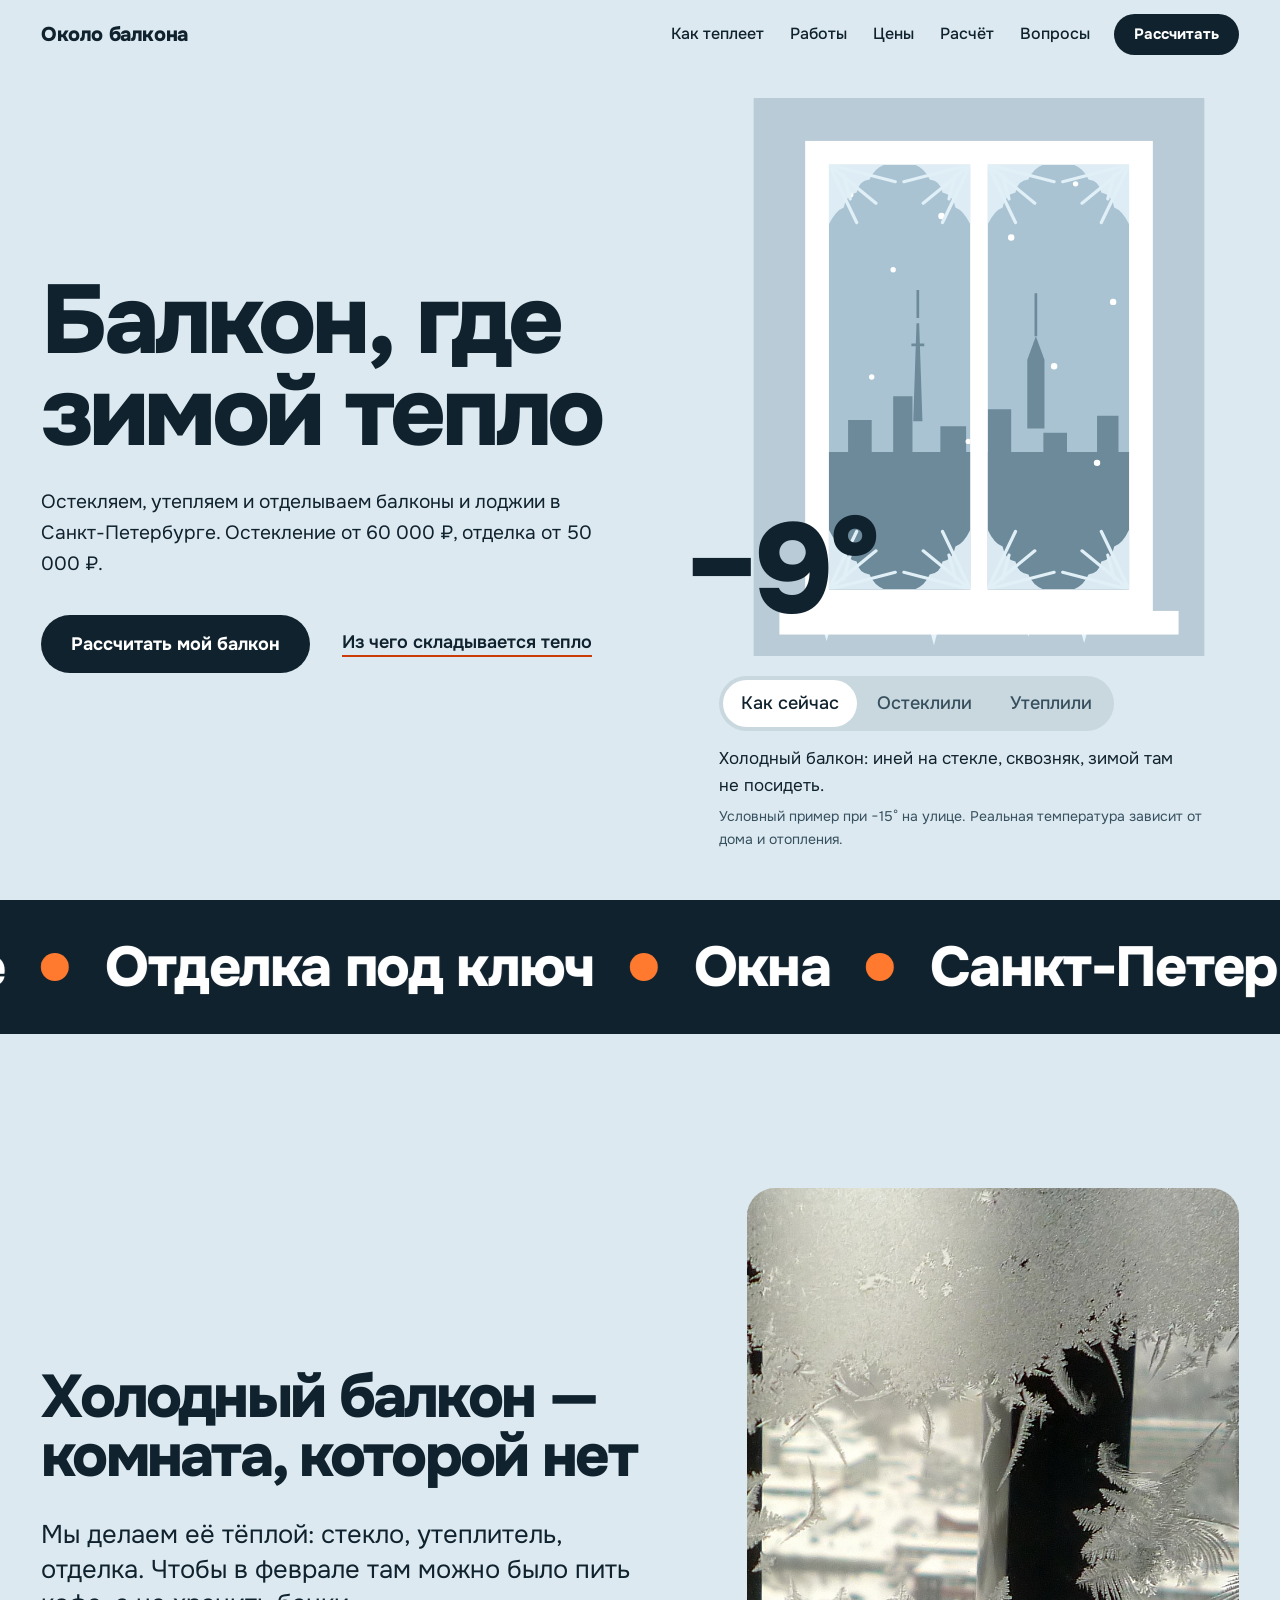
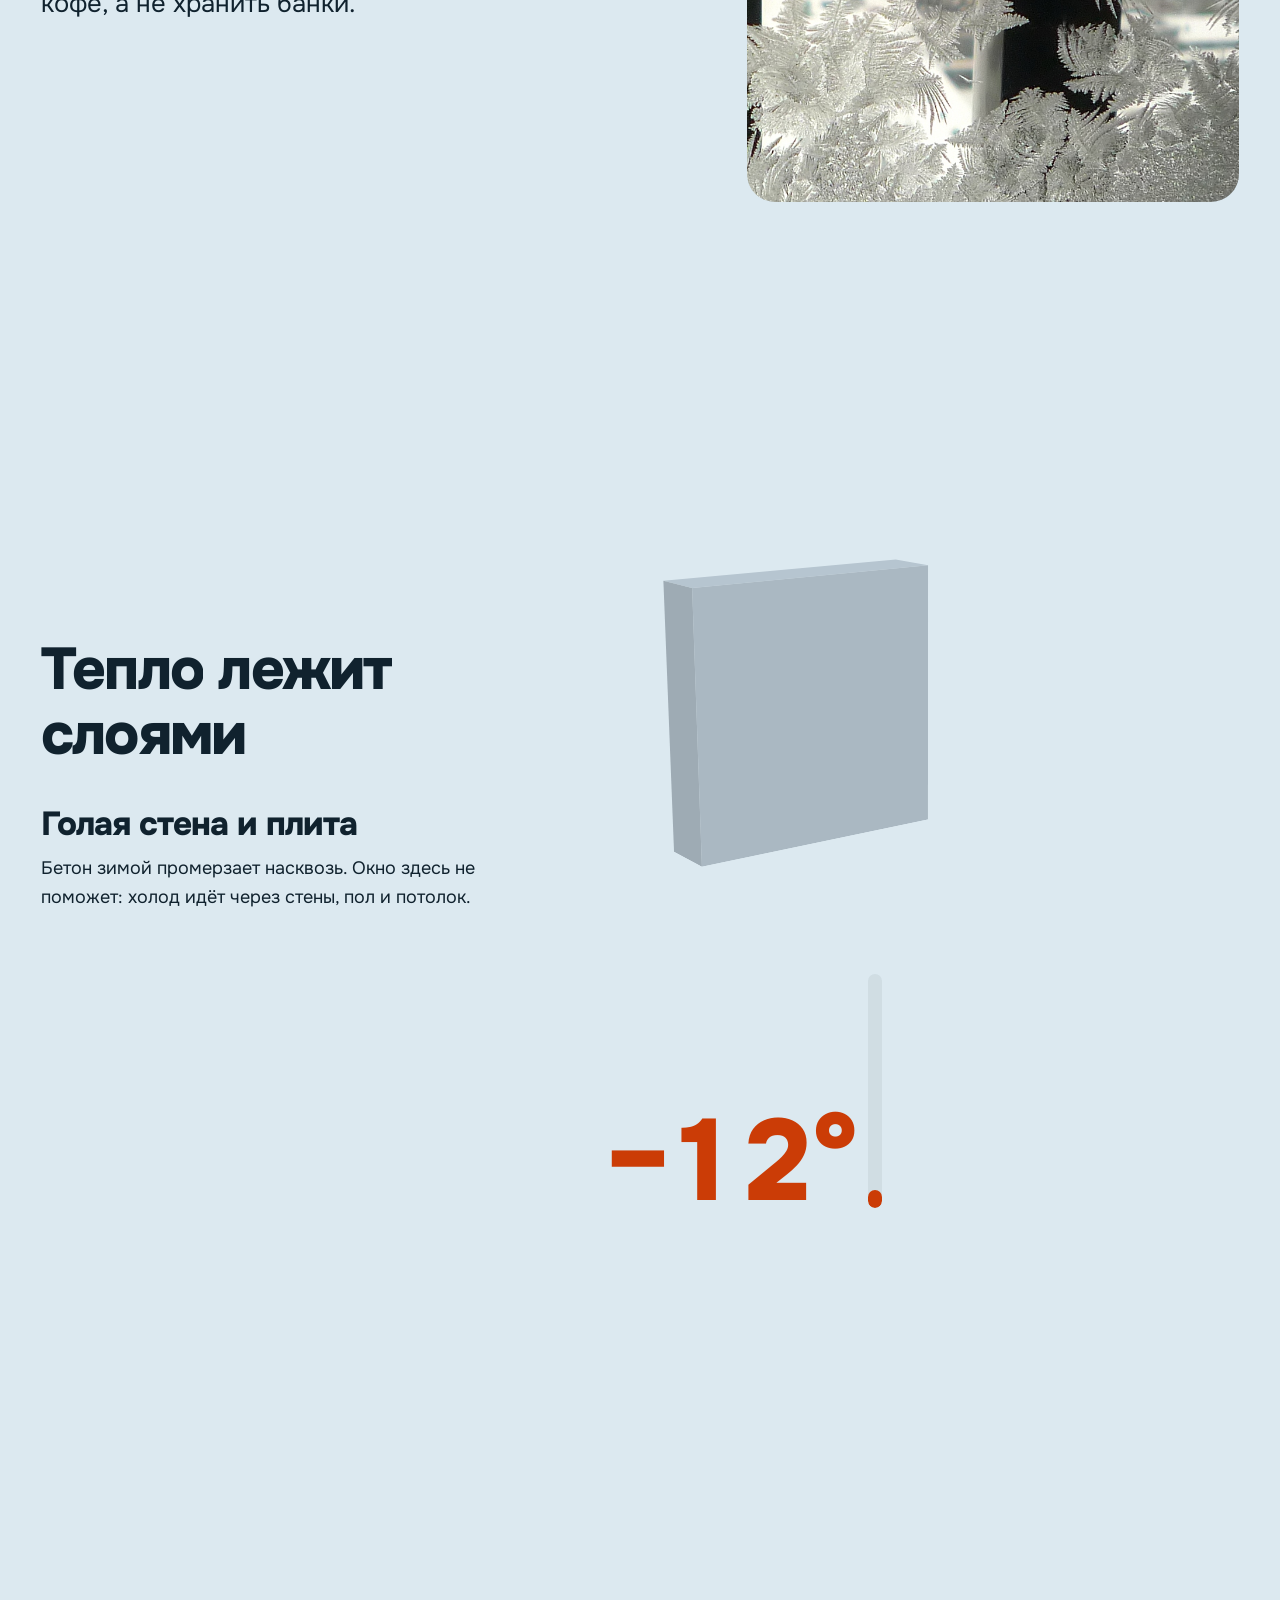
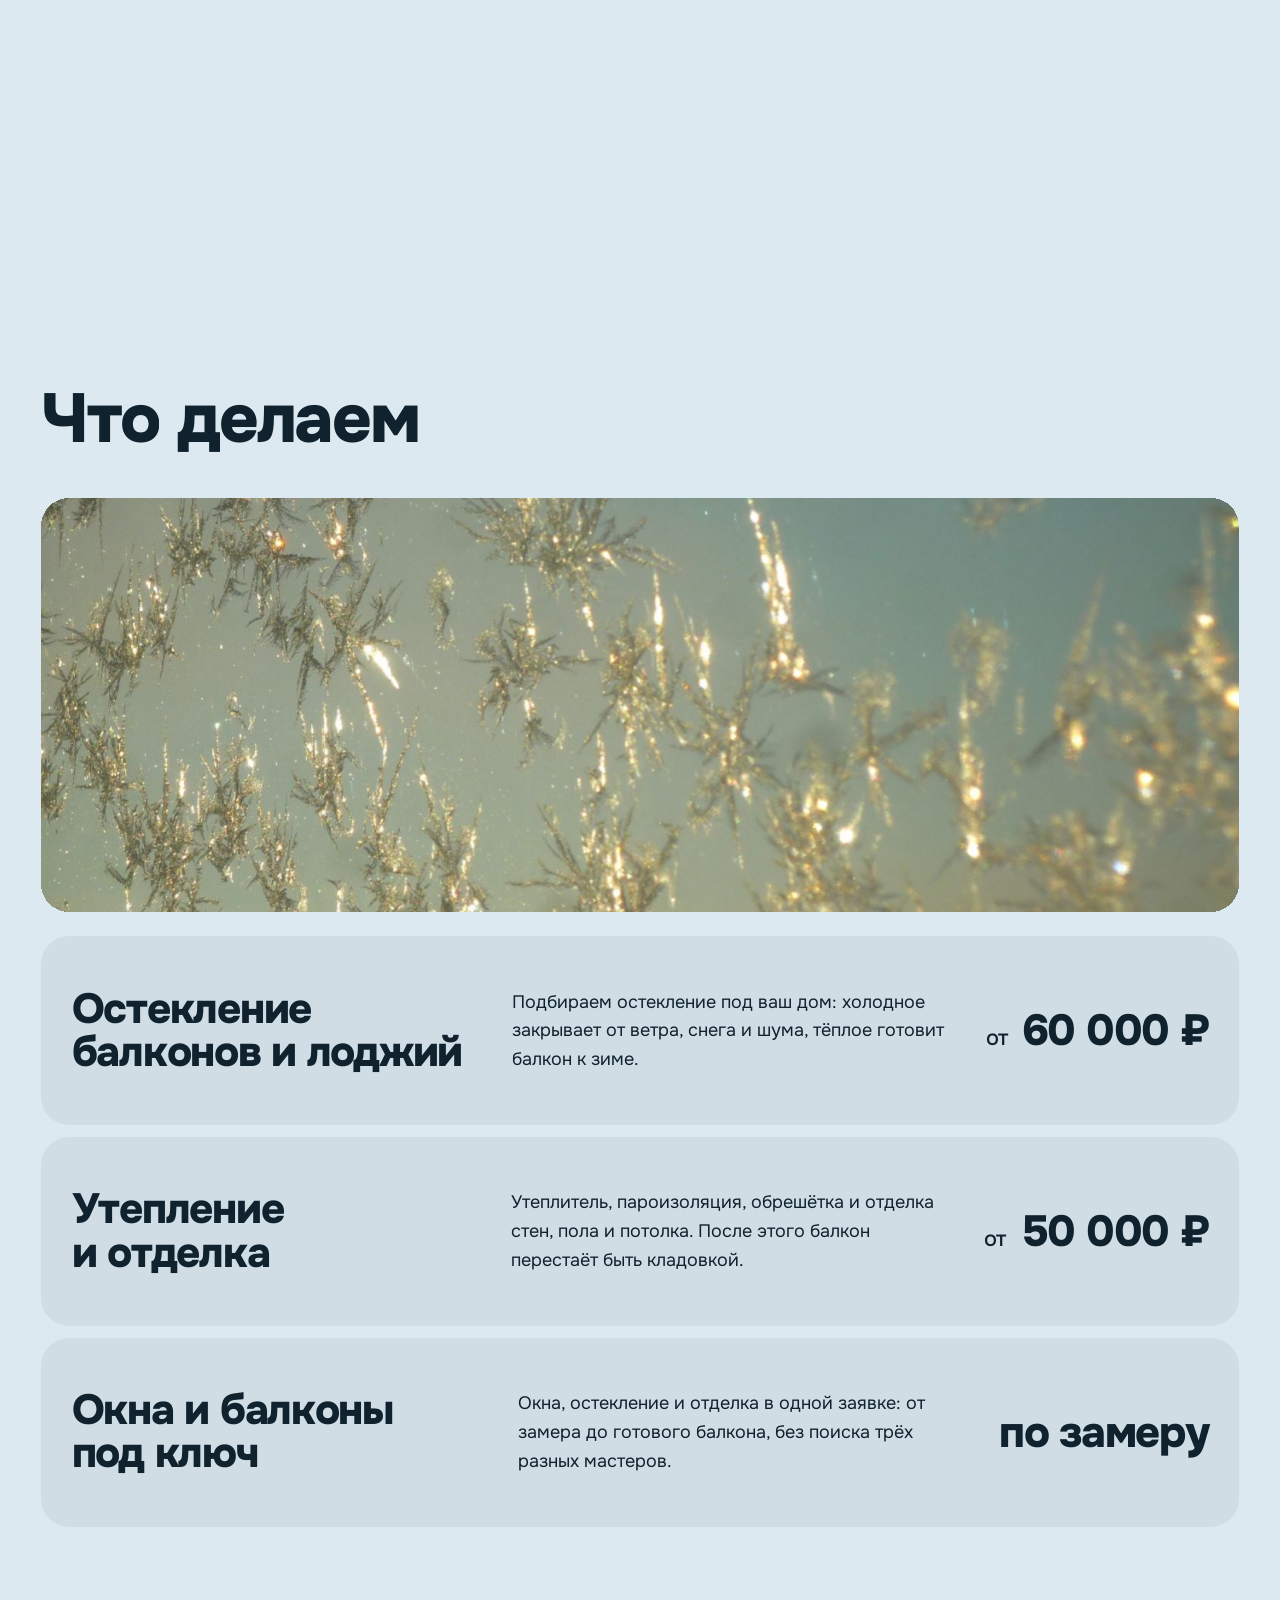
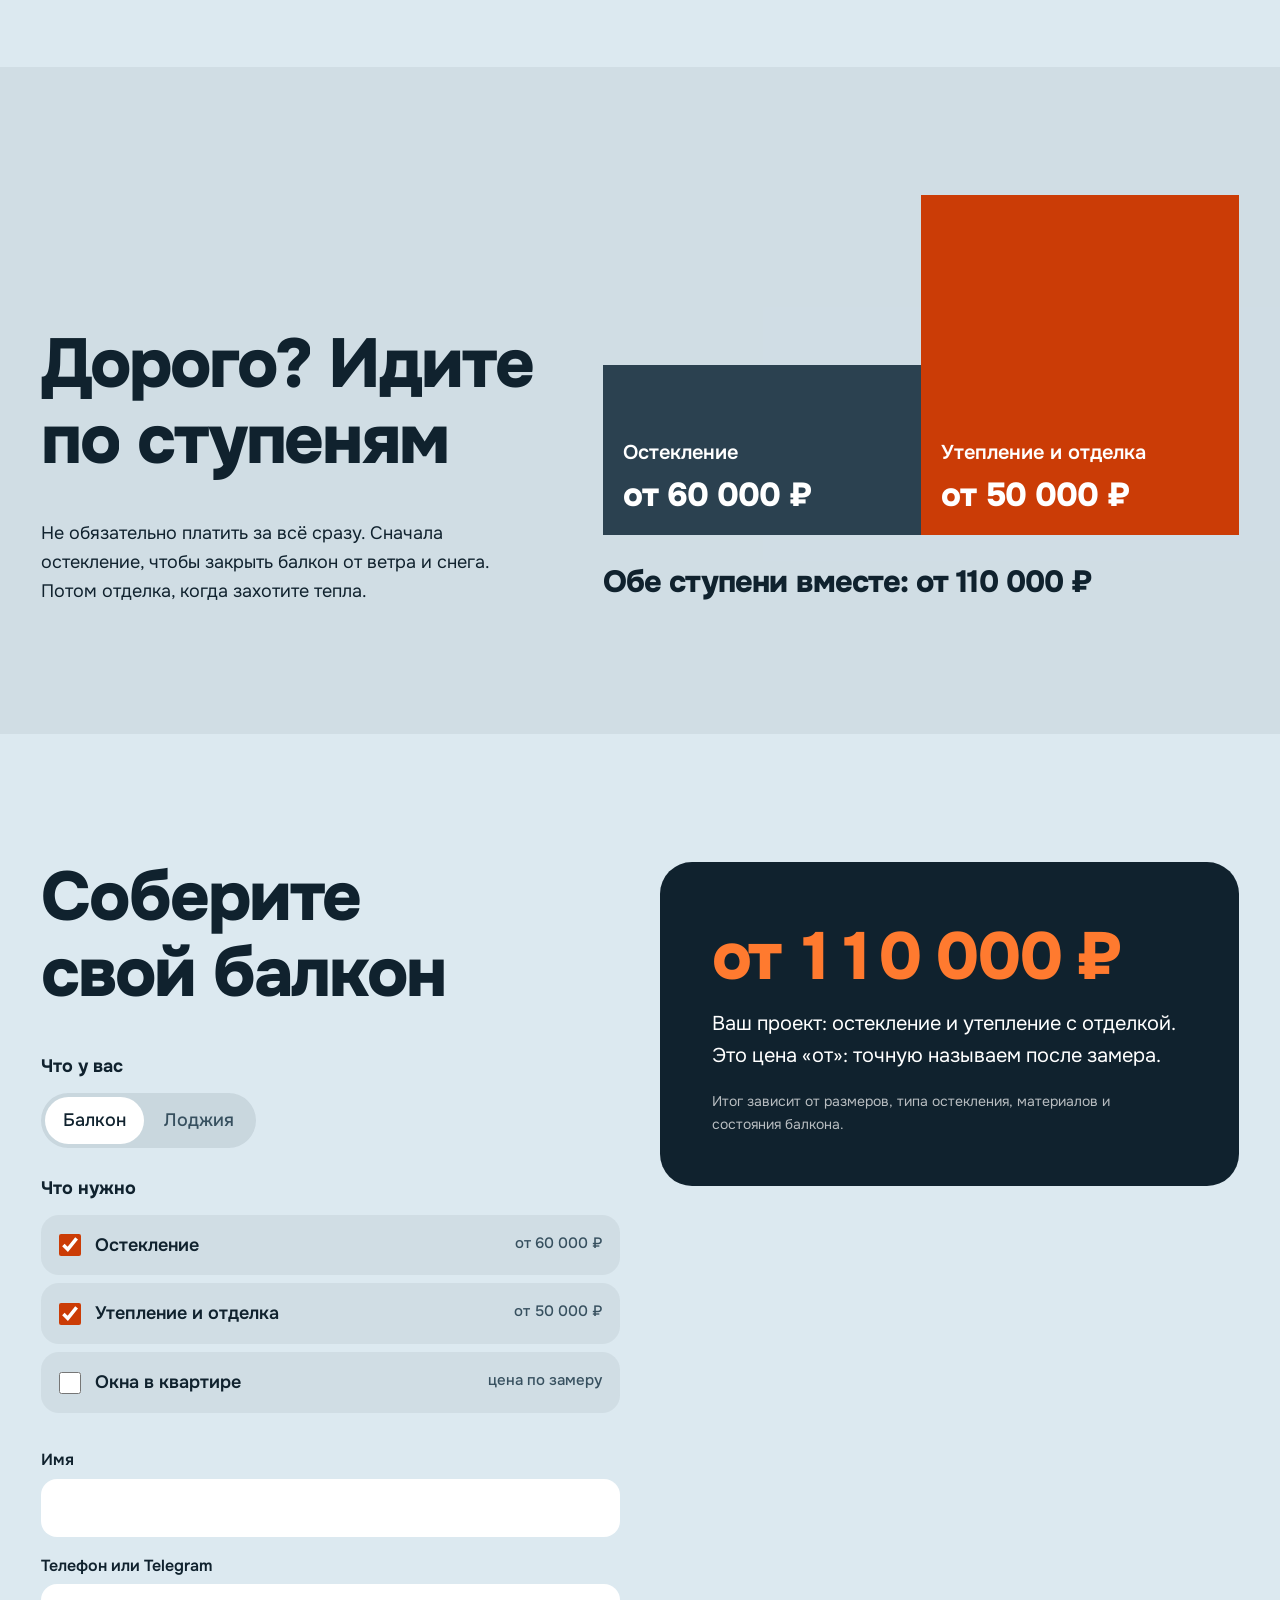
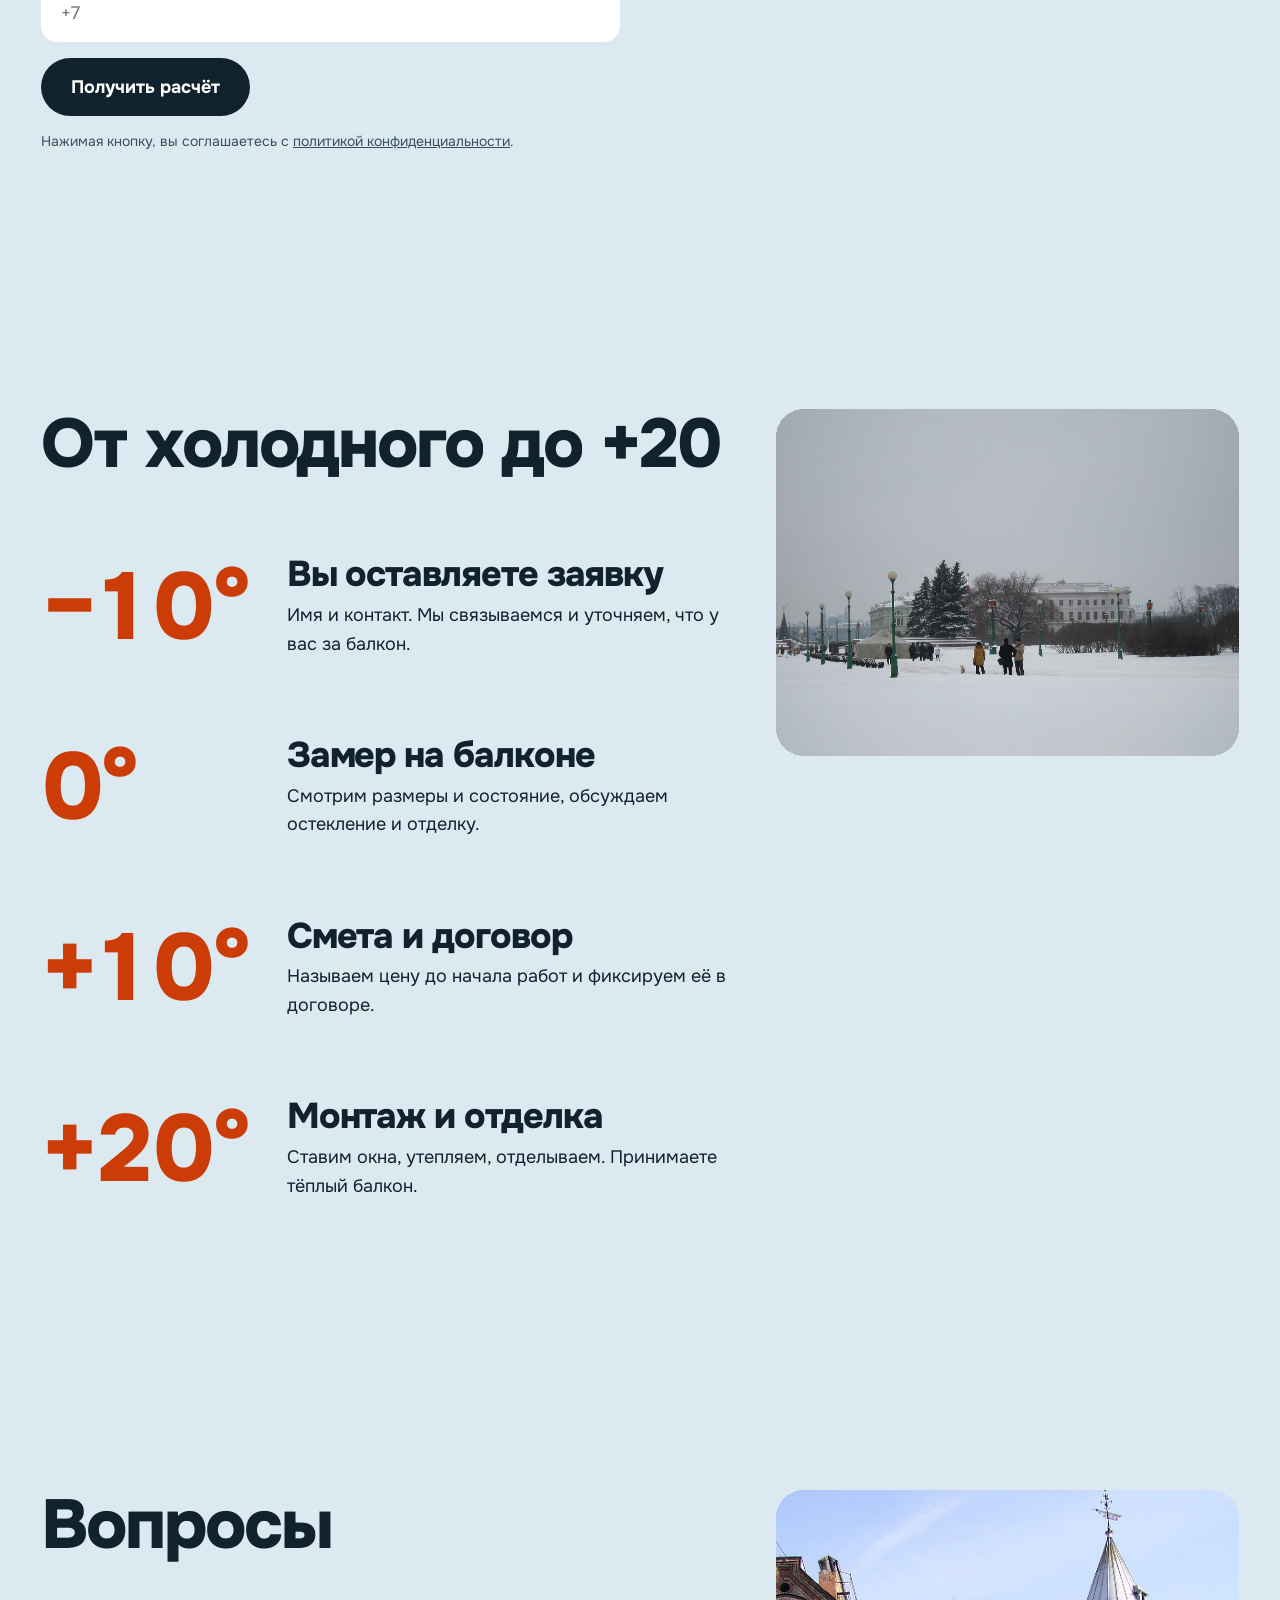
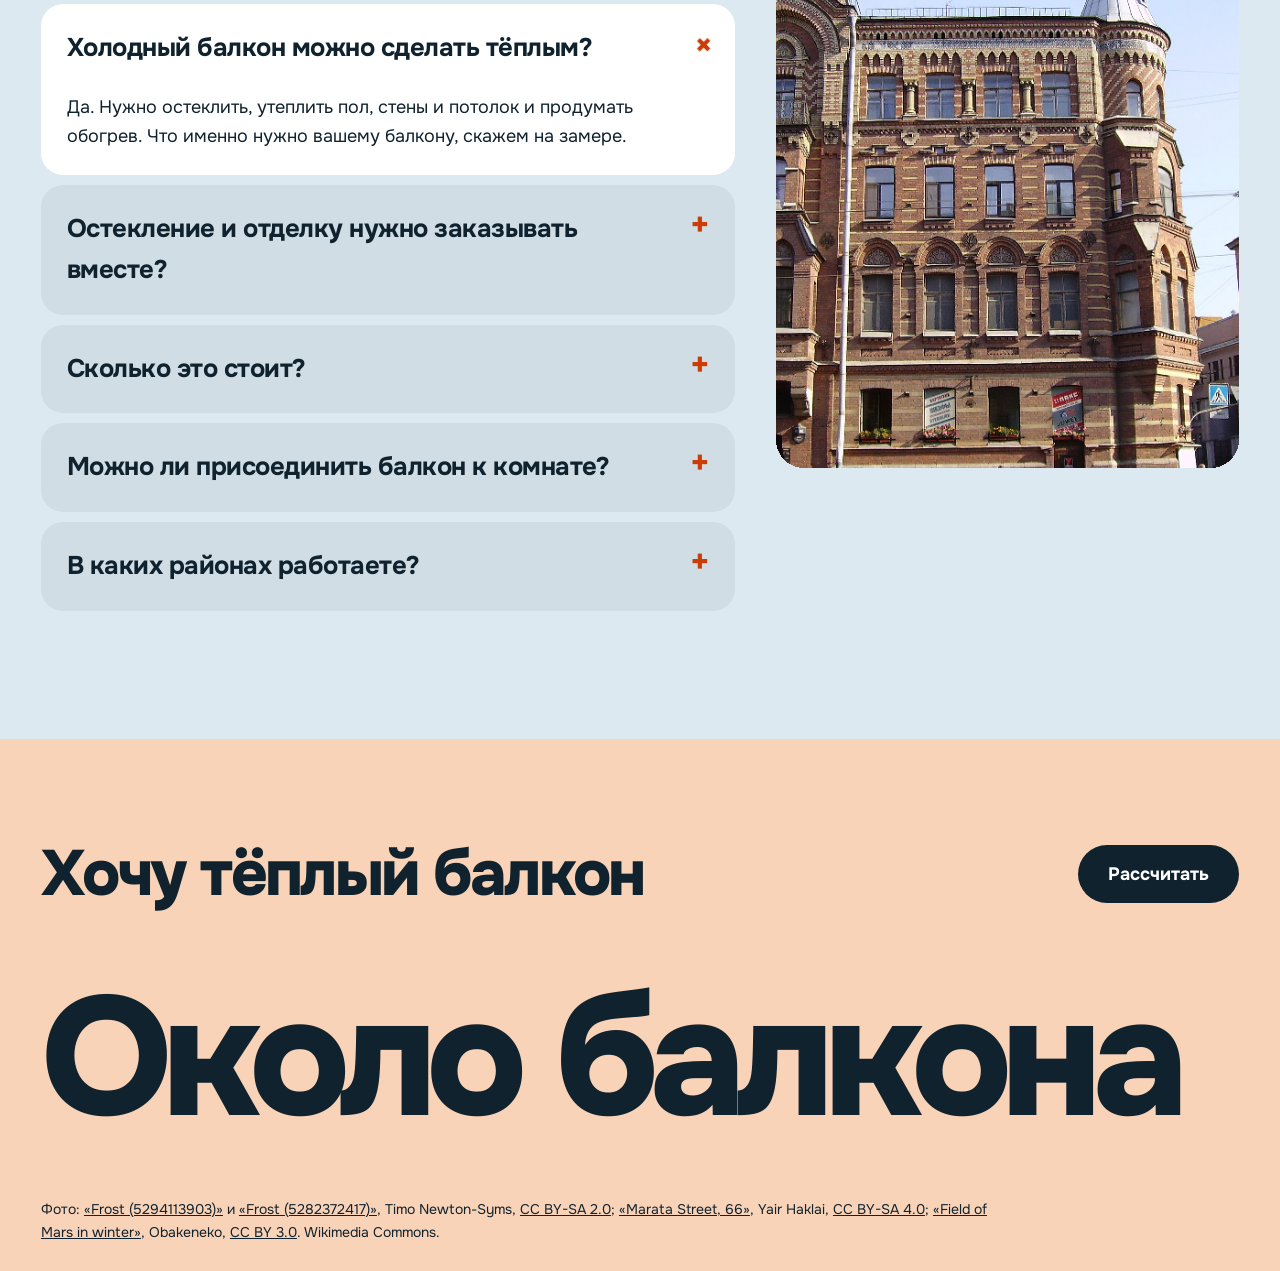
==== index.html @ 84ee9e8d "Лендинг Около балкона" ====
<!doctype html>
<html lang="ru">
<head>
<meta charset="utf-8">
<meta name="viewport" content="width=device-width, initial-scale=1">
<title>Остекление и отделка балконов в СПб — Около балкона</title>
<meta name="description" content="Остекление балконов и лоджий в Санкт-Петербурге от 60 000 ₽, утепление и отделка от 50 000 ₽. Холодный балкон станет тёплым: окна, утеплитель, отделка под ключ.">
<meta property="og:title" content="Балкон, где зимой тепло — Около балкона, СПб">
<meta property="og:description" content="Остекление от 60 000 ₽, утепление и отделка от 50 000 ₽. Рассчитайте свой балкон за минуту.">
<meta property="og:type" content="website">
<link rel="icon" href="data:image/svg+xml,%3Csvg xmlns='http://www.w3.org/2000/svg' viewBox='0 0 32 32'%3E%3Crect x='4' y='3' width='24' height='26' fill='%2310222e'/%3E%3Crect x='8' y='7' width='16' height='18' fill='%23ffb347'/%3E%3C/svg%3E">
<link rel="preconnect" href="https://fonts.googleapis.com">
<link rel="preconnect" href="https://fonts.gstatic.com" crossorigin>
<link href="https://fonts.googleapis.com/css2?family=Onest:wght@300..800&display=swap" rel="stylesheet">
<link rel="stylesheet" href="motion.css">
<link rel="stylesheet" href="styles.css">
</head>
<body>

<header class="bar" id="bar">
  <a class="bar__mark" href="#top">Около балкона</a>
  <nav class="bar__nav" aria-label="Разделы">
    <a href="#layers" data-roll>Как теплеет</a><a href="#services" data-roll>Работы</a><a href="#price" data-roll>Цены</a><a href="#calc" data-roll>Расчёт</a><a href="#faq" data-roll>Вопросы</a>
  </nav>
  <a class="btn btn--sm" href="#calc" data-magnetic>Рассчитать</a>
</header>

<main>
<section class="hero" id="top">
  <div class="hero__text">
    <h1 class="hero__title" data-wave>Балкон, где зимой тепло</h1>
    <p class="hero__lead" data-reveal>Остекляем, утепляем и отделываем балконы и лоджии в Санкт-Петербурге. Остекление от 60 000 ₽, отделка от 50 000 ₽.</p>
    <div class="hero__act">
      <a class="btn" href="#calc" data-magnetic>Рассчитать мой балкон</a>
      <a class="hero__link" href="#layers" data-roll>Из чего складывается тепло</a>
    </div>
  </div>

  <div class="hero__view" id="view" data-s="0">
    <div class="hero__stage"><svg class="win" viewBox="0 0 420 520" role="img" aria-label="Окно на балконе с видом на петербургские крыши: зимой, после остекления и после утепления">
      <defs>
        <g id="fb"><path class="fp" d="M0 0 H52 Q42 4 38 14 Q28 15 26 26 Q16 28 14 40 Q6 43 0 56Z"/><path class="ff" d="M0 0 L44 36 M0 0 L26 54 M0 0 L62 16 M14 10 L20 32"/></g>
        <clipPath id="panes"><rect x="70" y="62" width="132" height="396"/><rect x="218" y="62" width="132" height="396"/></clipPath>
      </defs>
      <rect class="w-wall" x="0" y="0" width="420" height="520"/>
      <rect class="w-frame" x="48" y="40" width="324" height="440"/>
      <g clip-path="url(#panes)">
        <rect class="w-sky" x="60" y="52" width="300" height="420"/>
        <circle class="w-sun" cx="300" cy="170" r="38"/>
        <g class="w-city">
          <path d="M60 330 h28 v-30 h22 v30 h20 v-52 h18 v52 h26 v-24 h24 v24 h20 v-40 h22 v40 h30 v-18 h22 v18 h28 v-34 h20 v34 h20 v150 h-300z"/>
          <path d="M150 300 l3 -90 l3 90z M153 205 l0 -26 M147 230 h12"/>
          <path d="M255 308 v-64 l8 -22 l8 22 v64z"/>
          <path d="M263 222 v-40"/>
        </g>
        <g class="w-snow">
          <circle cx="90" cy="90" r="3"/><circle cx="130" cy="160" r="2.5"/><circle cx="175" cy="110" r="3"/><circle cx="240" cy="130" r="3"/><circle cx="300" cy="80" r="2.5"/><circle cx="335" cy="190" r="3"/><circle cx="110" cy="260" r="2.5"/><circle cx="280" cy="250" r="3"/><circle cx="200" cy="320" r="2.5"/><circle cx="320" cy="340" r="3"/>
        </g>
        <rect class="w-glow" x="60" y="52" width="300" height="420"/>
        <g class="w-frost">
          <use href="#fb" x="70" y="62"/><use href="#fb" transform="translate(202 62) scale(-1 1)"/><use href="#fb" transform="translate(70 458) scale(1 -1)"/><use href="#fb" transform="translate(202 458) scale(-1 -1)"/>
          <use href="#fb" x="218" y="62"/><use href="#fb" transform="translate(350 62) scale(-1 1)"/><use href="#fb" transform="translate(218 458) scale(1 -1)"/><use href="#fb" transform="translate(350 458) scale(-1 -1)"/>
        </g>
      </g>
      <rect class="w-mull" x="202" y="62" width="16" height="396"/>
      <g class="w-ice"><path d="M60 480 l8 26 l8 -26z M110 480 l6 18 l6 -18z M160 480 l8 30 l8 -30z M250 480 l6 22 l6 -22z M300 480 l8 28 l8 -28z M340 480 l6 16 l6 -16z"/></g>
      <rect class="w-sill" x="24" y="478" width="372" height="22"/>
      <g class="w-mug" transform="translate(196 0)"><rect x="90" y="446" width="34" height="32"/><path d="M124 454 h10 a8 8 0 0 1 0 16 h-10" fill="none"/><path class="w-steam" d="M100 436 q-6 -10 0 -18 q6 -8 0 -16 M114 436 q-6 -10 0 -18 q6 -8 0 -16" fill="none"/></g>
    </svg>
    <p class="hero__temp" aria-live="polite"><output id="tv">−9°</output></p></div>
    <div class="hero__ctl">
      <div data-pill role="tablist" aria-label="Состояние балкона">
        <button data-pill-item role="tab" data-s="0" class="is-active" aria-selected="true">Как сейчас</button>
        <button data-pill-item role="tab" data-s="1">Остеклили</button>
        <button data-pill-item role="tab" data-s="2">Утеплили</button>
      </div>
      <p class="hero__cap" id="cap">Холодный балкон: иней на стекле, сквозняк, зимой там не посидеть.</p>
      <p class="hero__fine">Условный пример при −15° на улице. Реальная температура зависит от дома и отопления.</p>
    </div>
  </div>
</section>

<section class="run" aria-label="Что мы делаем">
  <div class="run__track" id="run">
    <span>Остекление балконов и лоджий</span><i></i><span>Утепление</span><i></i><span>Отделка под ключ</span><i></i><span>Окна</span><i></i><span>Санкт-Петербург</span><i></i>
    <span>Остекление балконов и лоджий</span><i></i><span>Утепление</span><i></i><span>Отделка под ключ</span><i></i><span>Окна</span><i></i><span>Санкт-Петербург</span><i></i>
  </div>
</section>

<section class="manifest" id="manifest">
  <div class="manifest__txt">
    <h2 class="manifest__h" id="mf">Холодный балкон — комната, которой нет</h2>
    <p class="manifest__p" data-reveal>Мы делаем её тёплой: стекло, утеплитель, отделка. Чтобы в феврале там можно было пить кофе, а не хранить банки.</p>
  </div>
  <figure class="pic pic--tall"><img src="assets/frost-2-jpg.jpg" width="1400" height="1050" alt="Иней на оконном стекле, за ним заснеженные крыши" loading="lazy"></figure>
</section>

<section class="layers" id="layers" style="--n:5">
  <div class="layers__pin">
    <div class="layers__txt">
      <h2 class="h2" data-mask>Тепло лежит слоями</h2>
      <div class="steps" id="steps">
        <article class="step on"><h3>Голая стена и плита</h3><p>Бетон зимой промерзает насквозь. Окно здесь не поможет: холод идёт через стены, пол и потолок.</p></article>
        <article class="step"><h3>Утеплитель</h3><p>Закрывает холодные мосты в стенах, полу и потолке. Это главный слой: без него остекление просто закрывает от ветра.</p></article>
        <article class="step"><h3>Пароизоляция</h3><p>Не пускает влагу из квартиры в утеплитель, чтобы он не отсырел и не потерял тепло.</p></article>
        <article class="step"><h3>Обрешётка</h3><p>Ровная основа под отделку. В ней же прячем проводку для розеток и света.</p></article>
        <article class="step"><h3>Отделка</h3><p>Панели, покрытие на пол, потолок: на вашем балконе можно жить, а не хранить банки.</p></article>
      </div>
    </div>
    <div class="layers__stage" aria-hidden="true">
      <div class="therm"><b id="thv">−12°</b><span class="therm__bar"><i id="thf"></i></span></div>
      <div class="scene" id="scene"><div class="rig" id="rig"></div></div>
    </div>
  </div>
</section>

<section class="services" id="services">
  <h2 class="h2" data-mask>Что делаем</h2>
  <figure class="band"><img src="assets/frost-1-jpg.jpg" width="1400" height="1050" alt="Кристаллы инея на стекле крупным планом" loading="lazy"></figure>
  <div class="rows">
    <article class="row" data-reveal>
      <h3>Остекление балконов и лоджий</h3>
      <p>Подбираем остекление под ваш дом: холодное закрывает от ветра, снега и шума, тёплое готовит балкон к зиме.</p>
      <p class="row__price"><span>от</span> 60 000 ₽</p>
    </article>
    <article class="row" data-reveal>
      <h3>Утепление и отделка</h3>
      <p>Утеплитель, пароизоляция, обрешётка и отделка стен, пола и потолка. После этого балкон перестаёт быть кладовкой.</p>
      <p class="row__price"><span>от</span> 50 000 ₽</p>
    </article>
    <article class="row" data-reveal>
      <h3>Окна и балконы под ключ</h3>
      <p>Окна, остекление и отделка в одной заявке: от замера до готового балкона, без поиска трёх разных мастеров.</p>
      <p class="row__price">по замеру</p>
    </article>
  </div>
</section>

<section class="price" id="price">
  <div class="price__txt">
    <h2 class="h2" data-mask>Дорого? Идите по ступеням</h2>
    <p>Не обязательно платить за всё сразу. Сначала остекление, чтобы закрыть балкон от ветра и снега. Потом отделка, когда захотите тепла.</p>
  </div>
  <div class="stairs" aria-label="Две ступени: остекление от 60 000 рублей, затем отделка от 50 000 рублей">
    <div class="stair stair--1"><p>Остекление<strong>от 60 000 ₽</strong></p></div>
    <div class="stair stair--2"><p>Утепление и отделка<strong>от 50 000 ₽</strong></p></div>
    <p class="stairs__sum">Обе ступени вместе: от 110 000 ₽</p>
  </div>
</section>

<section class="calc" id="calc">
  <div class="calc__form">
    <h2 class="h2" data-mask>Соберите свой балкон</h2>
    <form id="leadForm" novalidate>
      <input type="text" name="_gotcha" style="display:none" tabindex="-1" autocomplete="off">
      <fieldset class="fs" data-reveal>
        <legend>Что у вас</legend>
        <div data-pill role="tablist" aria-label="Тип">
          <button type="button" data-pill-item role="tab" data-kind="Балкон" class="is-active" aria-selected="true">Балкон</button>
          <button type="button" data-pill-item role="tab" data-kind="Лоджия">Лоджия</button>
        </div>
      </fieldset>
      <fieldset class="fs" data-reveal>
        <legend>Что нужно</legend>
        <label class="chk"><input type="checkbox" id="oGlass" checked><span>Остекление<small>от 60 000 ₽</small></span></label>
        <label class="chk"><input type="checkbox" id="oFinish" checked><span>Утепление и отделка<small>от 50 000 ₽</small></span></label>
        <label class="chk"><input type="checkbox" id="oWin"><span>Окна в квартире<small>цена по замеру</small></span></label>
      </fieldset>
      <label class="fld" data-reveal>Имя<input type="text" name="name" required autocomplete="given-name"></label>
      <label class="fld" data-reveal>Телефон или Telegram<input type="tel" name="phone" required autocomplete="tel" placeholder="+7"></label>
      <button class="btn" type="submit" data-magnetic>Получить расчёт</button>
      <p class="note">Нажимая кнопку, вы соглашаетесь с <a href="privacy.html">политикой конфиденциальности</a>.</p>
    </form>
  </div>
  <div class="calc__res" aria-live="polite" data-reveal>
    <p class="calc__sum" id="sum">от 110 000 ₽</p>
    <p class="calc__txt" id="sumTxt">Ваш проект: остекление и утепление с отделкой. Это цена «от»: точную называем после замера.</p>
    <p class="calc__fine">Итог зависит от размеров, типа остекления, материалов и состояния балкона.</p>
  </div>
</section>

<section class="way" id="way">
  <div class="way__main">
  <h2 class="h2" data-mask>От холодного до +20</h2>
  <ol class="way__list">
    <li data-reveal><span class="way__t">−10°</span><div><h3>Вы оставляете заявку</h3><p>Имя и контакт. Мы связываемся и уточняем, что у вас за балкон.</p></div></li>
    <li data-reveal><span class="way__t">0°</span><div><h3>Замер на балконе</h3><p>Смотрим размеры и состояние, обсуждаем остекление и отделку.</p></div></li>
    <li data-reveal><span class="way__t">+10°</span><div><h3>Смета и договор</h3><p>Называем цену до начала работ и фиксируем её в договоре.</p></div></li>
    <li data-reveal><span class="way__t">+20°</span><div><h3>Монтаж и отделка</h3><p>Ставим окна, утепляем, отделываем. Принимаете тёплый балкон.</p></div></li>
  </ol>
  </div>
  <figure class="pic"><img src="assets/mars-winter-jpg.jpg" width="1400" height="1050" alt="Марсово поле в Санкт-Петербурге под снегом" loading="lazy"></figure>
</section>

<section class="faq" id="faq">
  <div class="faq__main">
  <h2 class="h2" data-mask>Вопросы</h2>
  <div class="faq__list">
    <details data-reveal open><summary>Холодный балкон можно сделать тёплым?</summary><p>Да. Нужно остеклить, утеплить пол, стены и потолок и продумать обогрев. Что именно нужно вашему балкону, скажем на замере.</p></details>
    <details data-reveal><summary>Остекление и отделку нужно заказывать вместе?</summary><p>Нет. Остекление от 60 000 ₽ и утепление с отделкой от 50 000 ₽ — отдельные работы. Можно сделать остекление сейчас, а отделку позже.</p></details>
    <details data-reveal><summary>Сколько это стоит?</summary><p>Остекление от 60 000 ₽, утепление и отделка от 50 000 ₽. Точную цену называем после замера: она зависит от размеров, типа остекления и материалов.</p></details>
    <details data-reveal><summary>Можно ли присоединить балкон к комнате?</summary><p>Объединение с комнатой — это перепланировка, она требует согласования. Расскажем, что возможно на вашем балконе, во время замера.</p></details>
    <details data-reveal><summary>В каких районах работаете?</summary><p>Работаем в Санкт-Петербурге.</p></details>
  </div>
  </div>
  <figure class="pic pic--tall"><img src="assets/marata-jpg.jpg" width="1400" height="1050" alt="Дом с эркерами и балконами на улице Марата в Санкт-Петербурге" loading="lazy"></figure>
</section>
</main>

<footer class="foot">
  <div class="foot__top" data-reveal>
    <p class="foot__q">Хочу тёплый балкон</p>
    <a class="btn" href="#calc" data-magnetic>Рассчитать</a>
  </div>
  <p class="foot__name" aria-hidden="true">Около балкона</p>
  <div class="foot__links" data-reveal>
    <a href="https://okolo-balkona.ru" target="_blank" rel="noopener">okolo-balkona.ru</a>
    <a href="https://vk.ru/balkoni_spb" target="_blank" rel="noopener">ВКонтакте</a>
    <a href="privacy.html">Конфиденциальность</a>
    <span>© 2026 Около балкона, Санкт-Петербург</span>
  </div>
  <p class="credits">Фото: <a href="https://commons.wikimedia.org/w/index.php?curid=26293861">«Frost (5294113903)»</a> и <a href="https://commons.wikimedia.org/w/index.php?curid=26293868">«Frost (5282372417)»</a>, Timo Newton-Syms, <a href="https://creativecommons.org/licenses/by-sa/2.0/">CC BY-SA 2.0</a>; <a href="https://commons.wikimedia.org/w/index.php?curid=114962782">«Marata Street, 66»</a>, Yair Haklai, <a href="https://creativecommons.org/licenses/by-sa/4.0/">CC BY-SA 4.0</a>; <a href="https://commons.wikimedia.org/wiki/File:Saint-Petersburg_Field_of_Mars_in_winter_(2).jpg">«Field of Mars in winter»</a>, Obakeneko, <a href="https://creativecommons.org/licenses/by/3.0">CC BY 3.0</a>. Wikimedia Commons.</p>
</footer>
<script src="motion.js" defer></script>
<script src="script.js" defer></script>
</body>
</html>
---- motion.css ----
/* motion-kit: токены и стили эффектов. Светлая тема. Цвета переопределять под бренд клиента. */
:root{
  /* пружины: "stiffness damping" (из designbookmark motion studies) */
  --spring-follow:900 50;
  --spring-settle:280 22;
  --spring-soft:260 24;
  --spring-lead:620 36;
  --spring-trail:190 19;
  --spring-pop:520 16;
  --spring-fade:420 32;
  --stagger:45;               /* мс между элементами */

  /* бренд: менять под клиента */
  --mk-bg:#fafaf7;
  --mk-surface:#fff;
  --mk-text:#16181d;
  --mk-muted:#6b7280;
  --mk-accent:#e4572e;
  --mk-on-accent:#fff;
  --mk-fill:rgba(22,24,29,.06);

  --mk-r-pill:999px;
  --mk-r-card:24px;
  --mk-ease-out:cubic-bezier(.22,1,.36,1);   /* для CSS-переходов, где пружина избыточна */
}

/* reveal: класс mk-reveal ставит JS, без JS элементы видны */
.mk-on .mk-reveal{opacity:0;transform:translate3d(0,22px,0);transition:opacity .7s var(--mk-ease-out),transform .8s var(--mk-ease-out);transition-delay:var(--d,0ms)}
.mk-on .mk-reveal.mk-in{opacity:1;transform:none}

/* magnetic: будем двигать только transform */
[data-magnetic]{will-change:transform}

/* roll: две копии буквы, верхняя уезжает, нижняя заезжает */
.mk-roll{display:inline-flex;overflow:hidden;line-height:1.15;vertical-align:bottom}
.mk-roll__c{display:inline-block;position:relative;height:1.15em;overflow:hidden}
.mk-roll__c>span{display:block;transition:transform .5s var(--mk-ease-out);transition-delay:calc(var(--i)*14ms)}
.mk-roll__c>span+span{position:absolute;inset:0;transform:translateY(110%)}
.mk-roll:hover .mk-roll__c>span:first-child,.mk-roll:focus-visible .mk-roll__c>span:first-child{transform:translateY(-110%)}
.mk-roll:hover .mk-roll__c>span+span,.mk-roll:focus-visible .mk-roll__c>span+span{transform:none}

/* pill: резиновый хайлайт */
.mk-pill{position:relative;display:inline-flex;gap:2px;padding:4px;border-radius:var(--mk-r-pill);background:var(--mk-fill)}
.mk-pill__hl{position:absolute;top:4px;bottom:4px;left:0;border-radius:var(--mk-r-pill);background:var(--mk-surface);box-shadow:0 1px 3px rgba(22,24,29,.12);pointer-events:none;will-change:transform,width}
.mk-pill [data-pill-item]{position:relative;z-index:1;padding:9px 18px;border:0;background:none;border-radius:var(--mk-r-pill);font:inherit;font-weight:500;color:var(--mk-muted);cursor:pointer;transition:color .2s}
.mk-pill [data-pill-item].is-active{color:var(--mk-text)}

@media (prefers-reduced-motion:reduce){
  .mk-on .mk-reveal{opacity:1;transform:none;transition:none}
  .mk-roll__c>span{transition:none}
}
---- styles.css ----
:root{
  --ink:#10222e; --ink-2:#37505f;
  --cold:#dce9f0; --warm:#f9e5da; --field:#dce9f0;
  --accent:#cb3c06; --heat:#ff7a2f; --frost:#e1f0f7;
  --white:#fff; --step:rgba(16,34,46,.06);
  --font:'Onest',system-ui,-apple-system,'Segoe UI',Roboto,Arial,sans-serif;
  --gut:clamp(16px,3.2vw,44px);
  --mk-bg:var(--field); --mk-surface:#fff; --mk-text:var(--ink); --mk-muted:var(--ink-2); --mk-accent:var(--accent); --mk-fill:rgba(16,34,46,.09);
}
*{box-sizing:border-box;margin:0;padding:0}
html{scroll-behavior:smooth;-webkit-text-size-adjust:100%}
body{font:400 18px/1.6 var(--font);color:var(--ink);background:var(--field);overflow-x:hidden}
img,svg{display:block;max-width:100%}
a{color:inherit}
:focus-visible{outline:3px solid var(--accent);outline-offset:3px}
::selection{background:var(--heat);color:#fff}
h1,h2,h3{font-weight:800;letter-spacing:-.03em;line-height:1.02;text-wrap:balance;overflow-wrap:anywhere}
.h2{font-size:clamp(34px,5.4vw,84px);margin-bottom:clamp(24px,3vw,44px)}
section{padding:clamp(72px,10vw,160px) var(--gut)}

/* buttons */
.btn{display:inline-block;font:700 18px/1 var(--font);padding:20px 30px;border:0;border-radius:999px;background:var(--ink);color:#fff;text-decoration:none;cursor:pointer;transition:background .25s,color .25s}
.btn:hover{background:var(--accent)}
.btn:active{transform:scale(.97)}
.btn--sm{font-size:15px;padding:13px 20px}

/* bar */
.bar{position:fixed;inset:0 0 auto 0;z-index:20;display:flex;align-items:center;gap:24px;padding:14px var(--gut);transition:background .3s}
.bar.show{background:var(--field)}
.bar__mark{font-weight:800;font-size:20px;letter-spacing:-.02em;text-decoration:none;margin-right:auto}
.bar__nav{display:flex;gap:26px;font-weight:500;font-size:16px}
.bar__nav a{text-decoration:none}
@media(max-width:900px){.bar__nav{display:none}}

/* hero */
.hero{min-height:100svh;display:grid;grid-template-columns:1.05fr .95fr;gap:clamp(24px,4vw,72px);align-items:center;padding-top:96px;padding-bottom:48px}
.hero__title{font-size:clamp(46px,7.6vw,128px);line-height:.95;letter-spacing:-.045em;max-width:9.5em;margin-bottom:28px;font-variation-settings:'wght' 800}
.hero__lead{font-size:clamp(18px,1.5vw,22px);max-width:30em;margin-bottom:36px}
.hero__act{display:flex;flex-wrap:wrap;align-items:center;gap:20px 32px}
.hero__link{font-weight:600;text-decoration:none;border-bottom:2px solid var(--accent);padding-bottom:2px}
.hero__view{position:relative;max-width:520px;width:100%;justify-self:end}
.win{width:100%;height:auto;max-height:62svh;margin:0 auto}
.w-wall{fill:#b9cbd6;transition:fill .8s}
.w-frame{fill:#fff}
.w-mull{fill:#fff}
.w-sill{fill:#fff}
.w-sky{fill:#a9c3d3;transition:fill .8s}
.w-city path{fill:#6d8a9b;transition:fill .8s}
.w-city path:nth-child(2){stroke:#6d8a9b;stroke-width:2.5;transition:stroke .8s}
.w-city path:nth-child(4){stroke:#6d8a9b;stroke-width:2.5;fill:none}
.w-snow circle{fill:#fff;animation:fall 5s linear infinite}
.w-snow circle:nth-child(2n){animation-duration:7s;animation-delay:-2s}
.w-snow circle:nth-child(3n){animation-duration:6s;animation-delay:-4s}
@keyframes fall{from{transform:translateY(-30px)}to{transform:translateY(120px)}}
.w-snow,.w-frost,.w-ice,.w-sun,.w-glow,.w-mug{transition:opacity .9s}
.fp{fill:var(--frost);opacity:.95}
.ff{fill:none;stroke:var(--frost);stroke-width:3;stroke-linecap:round}
.w-ice path{fill:#e6f3fa}
.w-sun{fill:#ffc24a;opacity:0}
.w-glow{fill:#ffe0a0;opacity:0}
.w-mug{opacity:0}
.w-mug rect{fill:var(--accent)}
.w-mug path{stroke:var(--accent);stroke-width:5}
.w-steam{stroke:#fff!important;stroke-width:3!important;stroke-linecap:round;animation:steam 3s ease-in-out infinite}
@keyframes steam{0%,100%{transform:translateY(0);opacity:.9}50%{transform:translateY(-8px);opacity:.5}}
.hero__view[data-s="1"] .w-snow,.hero__view[data-s="2"] .w-snow{opacity:0}
.hero__view[data-s="1"] .w-ice,.hero__view[data-s="2"] .w-ice{opacity:0}
.hero__view[data-s="1"] .w-frost{opacity:.4}
.hero__view[data-s="2"] .w-frost{opacity:0}
.hero__view[data-s="2"] .w-sun,.hero__view[data-s="2"] .w-glow,.hero__view[data-s="2"] .w-mug{opacity:1}
.hero__view[data-s="2"] .w-glow{opacity:.4}
.hero__view[data-s="1"] .w-sky,.hero__view[data-s="2"] .w-sky{fill:#bcd6e6}
.hero__view[data-s="2"] .w-sky{fill:#cfe4ee}
.hero__view[data-s="2"] .w-wall{fill:#f0cfa2}
.hero__view[data-s="1"] .w-wall{fill:#cbbdb0}
.hero__stage{position:relative}
.hero__temp{position:absolute;left:-7%;bottom:6%;font-size:clamp(72px,10vw,150px);font-weight:800;letter-spacing:-.05em;line-height:.8;color:var(--ink);transition:color .6s;pointer-events:none}
.hero__temp output{display:block}
.hero__view[data-s="2"] .hero__temp{color:var(--accent)}
.hero__ctl{margin-top:20px}
.hero__cap{margin-top:14px;font-size:17px;min-height:3.2em;max-width:28em}
.hero__fine{margin-top:6px;font-size:14px;color:var(--ink-2)}
@media(max-width:900px){
  .hero{grid-template-columns:1fr;padding-top:84px}
  .hero__view{justify-self:center}
  .win{max-height:52svh}
  .hero__temp{left:2%;bottom:5%;font-size:clamp(64px,19vw,110px)}
}

.mk-pill__hl{box-shadow:none}

/* marquee */
.run{padding:0;overflow:hidden;background:var(--ink);color:#fff}
.run__track{transform:translate3d(24px,0,0);display:flex;align-items:center;gap:36px;width:max-content;padding:22px 0;font-size:clamp(28px,4.4vw,64px);font-weight:800;letter-spacing:-.03em;white-space:nowrap;will-change:transform}
.run__track i{width:.5em;height:.5em;border-radius:50%;background:var(--heat);flex:none}

/* manifest + pictures */
.manifest{display:grid;grid-template-columns:1.15fr .85fr;gap:var(--gut);align-items:center;padding-top:clamp(96px,12vw,180px);padding-bottom:clamp(96px,12vw,180px)}
.manifest__h{font-size:clamp(30px,4.7vw,76px);line-height:.98;letter-spacing:-.045em;margin-bottom:32px}
.manifest__p{font-size:clamp(20px,2vw,28px);line-height:1.35;max-width:24em}
.mf-w{opacity:.2;transition:opacity .25s}
.mf-w.lit{opacity:1}
.pic{position:relative;overflow:hidden;border-radius:28px;background:var(--step)}
.pic img{width:100%;height:100%;object-fit:cover;aspect-ratio:4/3;transform:scale(1.12);will-change:transform}
.pic--tall img{aspect-ratio:4/5}
.pic figcaption,.band figcaption{position:absolute;left:16px;bottom:16px;padding:8px 14px;border-radius:999px;background:var(--ink);color:#fff;font-size:15px;font-weight:600}
.band{position:relative;overflow:hidden;border-radius:28px;margin-bottom:24px;max-height:46svh}
.band img{width:100%;height:46svh;object-fit:cover;transform:scale(1.1);will-change:transform}
@media(max-width:900px){.manifest{grid-template-columns:1fr}.pic--tall img{aspect-ratio:4/3}}

/* layers scene */
.layers{padding:0;height:calc(var(--n) * 120svh + 100svh)}
.layers__pin{position:sticky;top:0;height:100svh;display:grid;grid-template-columns:.9fr 1.1fr;gap:var(--gut);align-items:center;padding:84px var(--gut) 32px;overflow:hidden}
.layers__txt .h2{font-size:clamp(34px,4.6vw,72px)}
.steps{position:relative;min-height:12em}
.step{position:absolute;inset:0 auto auto 0;max-width:30em;opacity:0;transform:translateY(24px);transition:opacity .5s,transform .7s cubic-bezier(.22,1,.36,1);pointer-events:none}
.step.on{opacity:1;transform:none}
.step h3{font-size:clamp(24px,2.6vw,38px);margin-bottom:12px}
.layers__stage{position:relative;height:100%;min-height:360px}
.therm{position:absolute;left:0;bottom:2%;display:flex;align-items:flex-end;gap:14px;z-index:2}
.therm b{font-size:clamp(64px,9vw,140px);font-weight:800;letter-spacing:-.05em;line-height:.8;color:var(--accent);font-variant-numeric:tabular-nums}
.therm__bar{display:block;position:relative;width:14px;height:clamp(140px,26vh,260px);border-radius:7px;background:var(--step);overflow:hidden}
.therm__bar i{position:absolute;inset:auto 0 0 0;height:8%;background:var(--accent);border-radius:7px}
.scene{position:absolute;inset:0 0 22% 0;perspective:1600px;display:flex;align-items:center;justify-content:center}
.rig{position:relative;width:0;height:0;transform-style:preserve-3d}
.bx{position:absolute;left:0;top:0;transform-style:preserve-3d;will-change:transform}
.bx>div{position:absolute;left:50%;top:50%;backface-visibility:hidden}
@media(max-width:900px){
  .layers__pin{grid-template-columns:1fr;grid-template-rows:auto 1fr;gap:8px;padding-top:76px;align-items:start}
  .layers__txt .h2{display:none}
  .steps{min-height:9.5em}
  .layers__stage{min-height:0}
  .step p{font-size:16px}
  .therm{top:auto;bottom:0;transform:none}
  .therm b{font-size:64px}
  .therm__bar{height:80px}
  .scene{inset:-30px 0 0 0}
}

/* services */
.services .rows{display:grid;gap:0}
.row{display:grid;grid-template-columns:1.2fr 1.3fr auto;gap:var(--gut);align-items:center;padding:clamp(28px,4vw,56px) clamp(16px,2.4vw,36px);border-radius:28px;margin-bottom:12px;background:var(--step);transition:background .35s,color .35s}
.row:hover{background:var(--ink);color:#fff}
.row h3{font-size:clamp(26px,3.3vw,52px)}
.row p{font-size:18px}
.row__price{font-size:clamp(28px,3.4vw,52px)!important;font-weight:800;letter-spacing:-.03em;white-space:nowrap;text-align:right}
.row__price span{font-size:.5em;font-weight:500;margin-right:.2em}
.row:hover .row__price{color:var(--heat)}
@media(max-width:900px){.row{grid-template-columns:1fr}.row__price{text-align:left}}

/* price stairs */
.price{display:grid;grid-template-columns:.9fr 1.1fr;gap:var(--gut);align-items:end;background:var(--step)}
.price__txt p{max-width:26em}
.stairs{position:relative;display:grid;grid-template-columns:1fr 1fr;align-items:end;gap:0;min-height:360px}
.stair{display:flex;align-items:flex-end;padding:20px;color:#fff}
.stair p{display:grid;gap:4px;font-size:20px;font-weight:600;line-height:1.15}
.stair b{font-size:15px;font-weight:500;opacity:.8}
.stair strong{font-size:clamp(24px,2.6vw,40px);font-weight:800;letter-spacing:-.03em;margin-top:8px}
.stair--1{background:#2b4150;height:46%;min-height:170px;transform-origin:bottom;transform:scaleY(0);transition:transform .9s cubic-bezier(.22,1,.36,1)}
.stair--2{background:var(--accent);height:100%;min-height:340px;transform-origin:bottom;transform:scaleY(0);transition:transform 1s .25s cubic-bezier(.22,1,.36,1)}
.stairs.in .stair{transform:none}
.stairs__sum{grid-column:1/-1;margin-top:22px;font-size:clamp(22px,2.4vw,34px);font-weight:800;letter-spacing:-.03em}
@media(max-width:900px){.price{grid-template-columns:1fr}.stairs{min-height:300px}.stair--2{min-height:280px}}

/* calc */
.calc{display:grid;grid-template-columns:1fr 1fr;gap:var(--gut);align-items:start}
.fs{border:0;margin-bottom:26px}
.fs legend{font-weight:700;font-size:18px;margin-bottom:12px}
.chk{display:flex;align-items:center;gap:14px;padding:16px 18px;margin-bottom:8px;border-radius:18px;background:var(--step);cursor:pointer;transition:background .2s}
.chk:hover{background:rgba(16,34,46,.11)}
.chk input{width:22px;height:22px;accent-color:var(--accent);flex:none}
.chk span{display:flex;justify-content:space-between;gap:12px;width:100%;font-weight:600}
.chk small{font-size:15px;font-weight:500;color:var(--ink-2)}
.fld{display:grid;gap:6px;margin-bottom:16px;font-weight:600;font-size:16px}
.fld input{font:400 18px var(--font);padding:16px 18px;border:2px solid transparent;border-radius:16px;background:#fff;color:var(--ink)}
.fld input:focus{outline:none;border-color:var(--ink)}
.note{margin-top:14px;font-size:14px;color:var(--ink-2)}
.calc__res{position:sticky;top:96px;background:var(--ink);color:#fff;border-radius:32px;padding:clamp(28px,4vw,56px)}
.calc__sum{white-space:nowrap;font-size:clamp(38px,5.2vw,86px);font-weight:800;letter-spacing:-.05em;line-height:.95;margin:12px 0 20px;color:var(--heat);font-variant-numeric:tabular-nums}
.calc__txt{font-size:20px;max-width:24em}
.calc__fine{margin-top:18px;font-size:14px;opacity:.7;max-width:30em}
@media(max-width:900px){.calc{grid-template-columns:1fr}.calc__res{position:static;order:-1}}

/* way */
.way,.faq{display:grid;grid-template-columns:1.2fr .8fr;gap:var(--gut);align-items:start}
.way .pic,.faq .pic{position:sticky;top:96px}
@media(max-width:900px){.way,.faq{grid-template-columns:1fr}.way .pic,.faq .pic{position:static}}
.way__list{list-style:none;display:grid;gap:12px;max-width:1100px}
.way__list li{display:grid;grid-template-columns:clamp(110px,16vw,240px) 1fr;gap:var(--gut);align-items:center;padding:clamp(18px,2.6vw,36px) 0}
.way__t{font-size:clamp(44px,7.4vw,120px);font-weight:800;letter-spacing:-.05em;line-height:.9;color:var(--accent);font-variant-numeric:tabular-nums}
.way__list h3{font-size:clamp(24px,2.8vw,40px);margin-bottom:8px}
.way__list p{max-width:30em}

/* faq */
.faq__list{max-width:900px;display:grid;gap:10px}
details{background:var(--step);border-radius:22px;padding:0 26px;transition:background .25s}
details[open]{background:#fff}
summary{cursor:pointer;list-style:none;padding:24px 0;font-weight:700;font-size:clamp(19px,2vw,26px);letter-spacing:-.02em;display:flex;justify-content:space-between;gap:16px}
summary::-webkit-details-marker{display:none}
summary::after{content:'+';font-size:1.3em;line-height:1;color:var(--accent);transition:transform .3s}
details[open] summary::after{transform:rotate(45deg)}
details p{padding:0 0 24px;max-width:36em}

/* footer */
.foot{background:#f9d3b8;padding:clamp(64px,8vw,120px) var(--gut) 28px;overflow:hidden}
.foot__top{display:flex;flex-wrap:wrap;align-items:center;justify-content:space-between;gap:24px}
.foot__q{font-size:clamp(32px,5vw,80px);font-weight:800;letter-spacing:-.04em;line-height:1}
.foot__name{font-size:clamp(64px,13.2vw,230px);font-weight:800;letter-spacing:-.06em;line-height:.9;margin:clamp(40px,6vw,90px) 0 20px;white-space:nowrap}
.credits{margin-top:18px;font-size:14px;max-width:70em;color:var(--ink)}
.foot__links{display:flex;flex-wrap:wrap;gap:12px 28px;font-size:16px}
@media(max-width:600px){.foot__name{white-space:normal;font-size:23vw}}

/* heading mask */
.js [data-mask] .mw{display:inline-block;overflow:hidden;vertical-align:top;padding-bottom:.08em}
.js [data-mask] .mw>span{display:inline-block;transform:translateY(112%);transition:transform .9s cubic-bezier(.16,1,.3,1);transition-delay:calc(var(--i)*55ms)}
.js [data-mask].in .mw>span{transform:none}

@media(prefers-reduced-motion:reduce){
  .w-snow circle,.w-steam{animation:none}
  .layers{height:auto}.layers__pin{position:static;height:auto;min-height:0;padding-top:96px;overflow:visible}
  .step{position:static;opacity:1;transform:none;margin-bottom:22px}.steps{min-height:0}
  .layers__stage{height:420px}
  .js [data-mask] .mw>span,.stair{transform:none!important;transition:none}
  .mf-w{opacity:1}
}
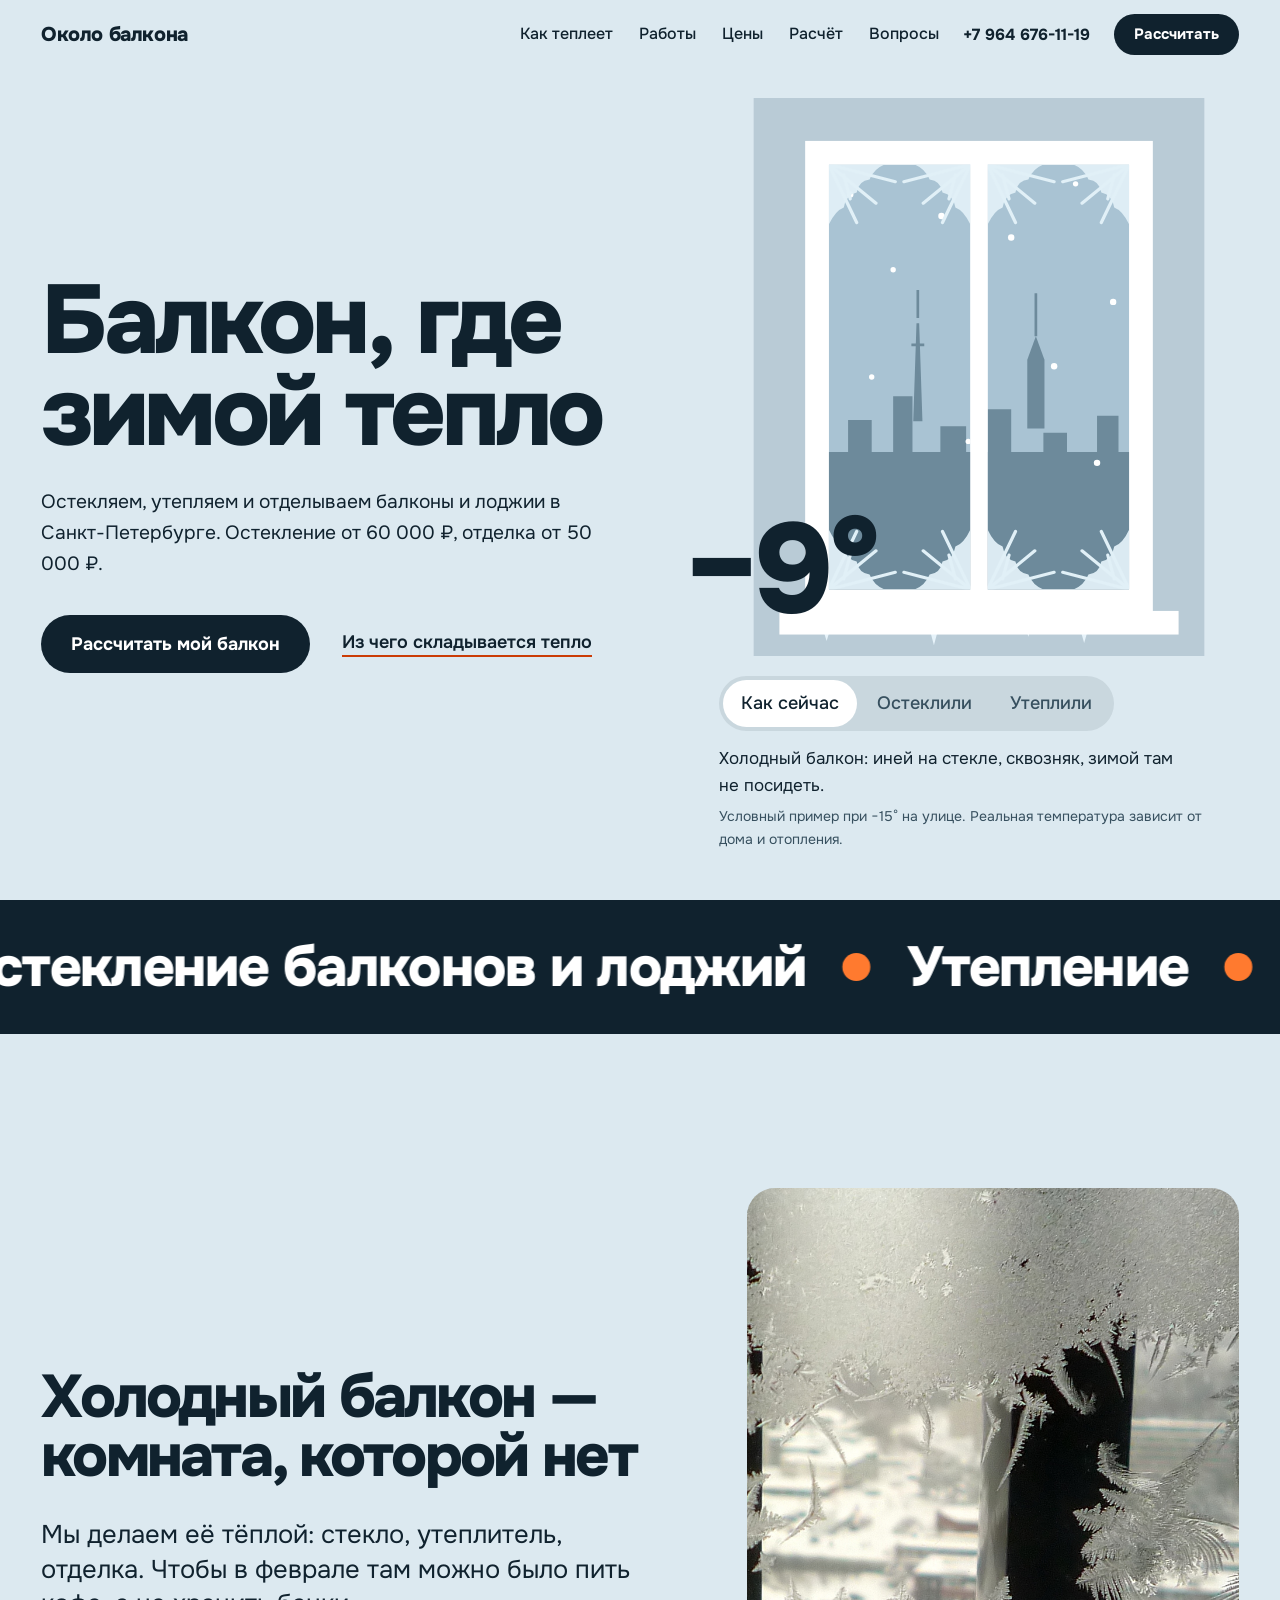
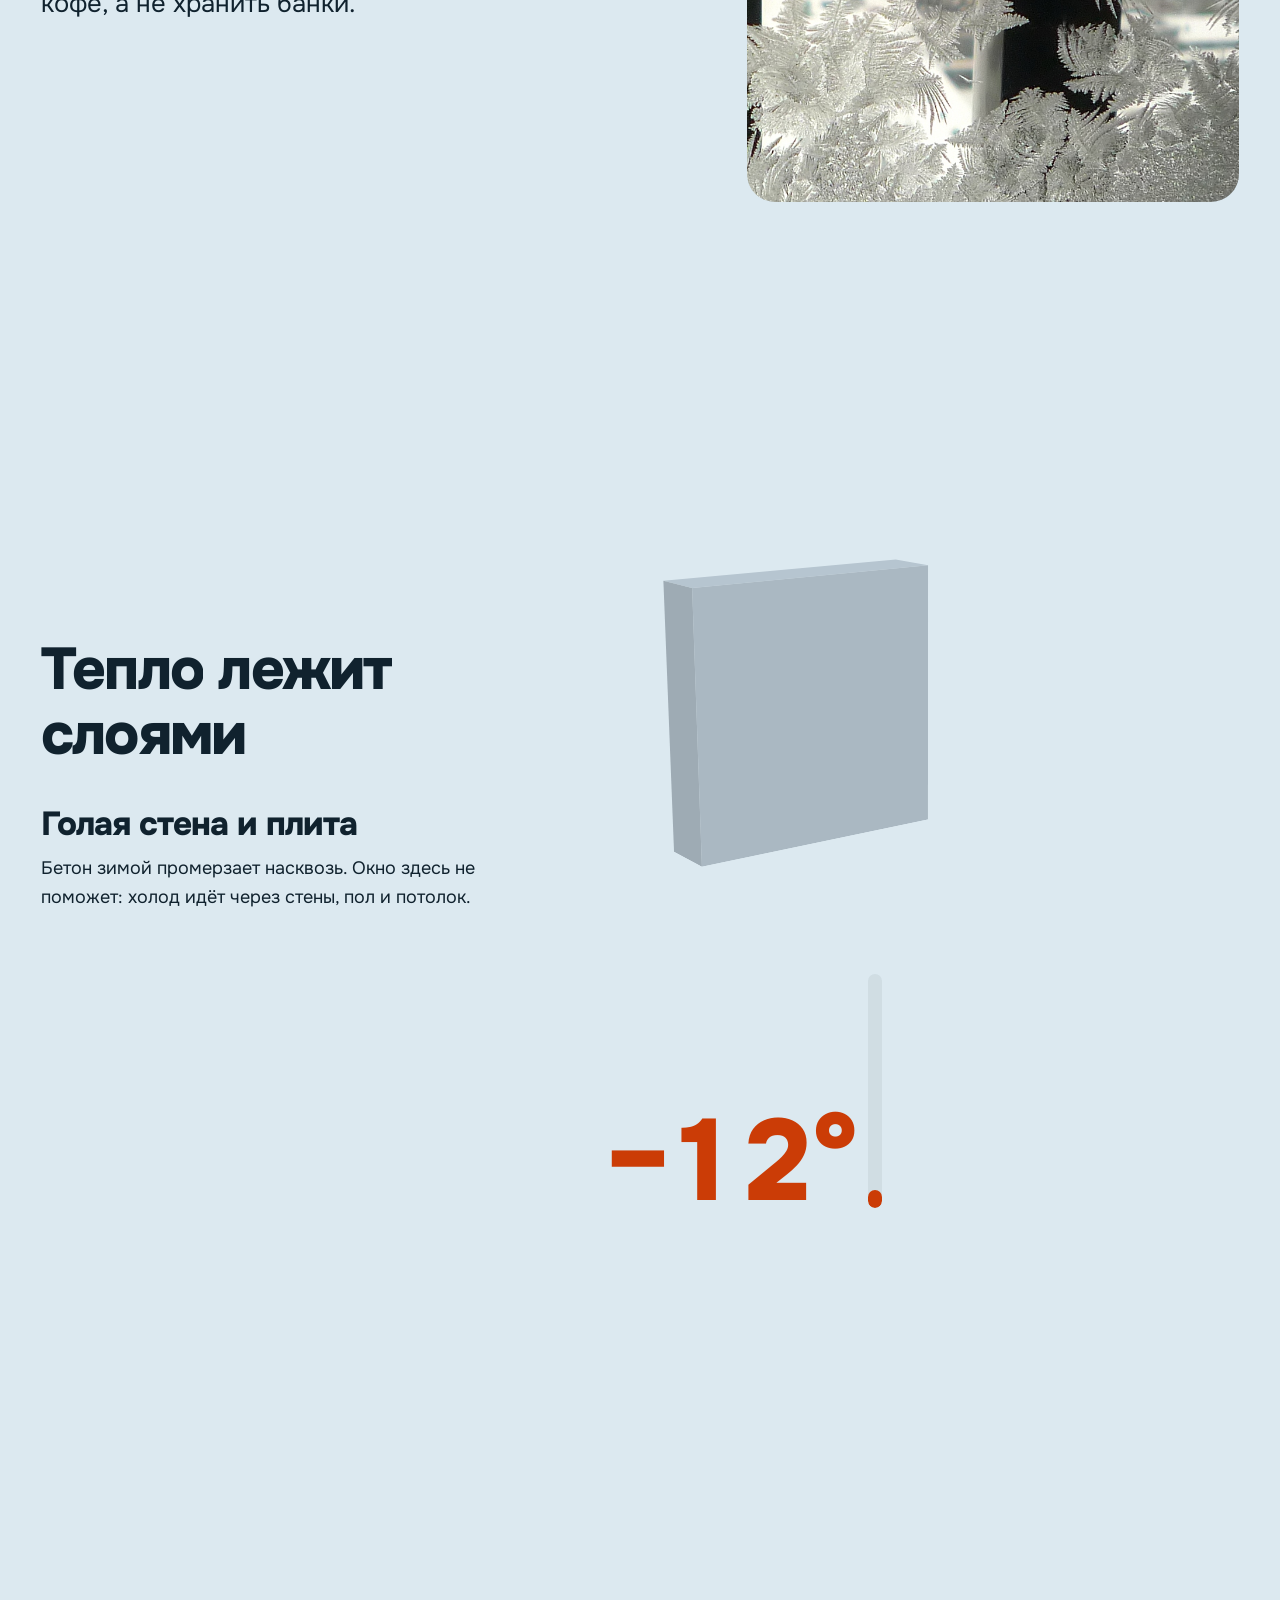
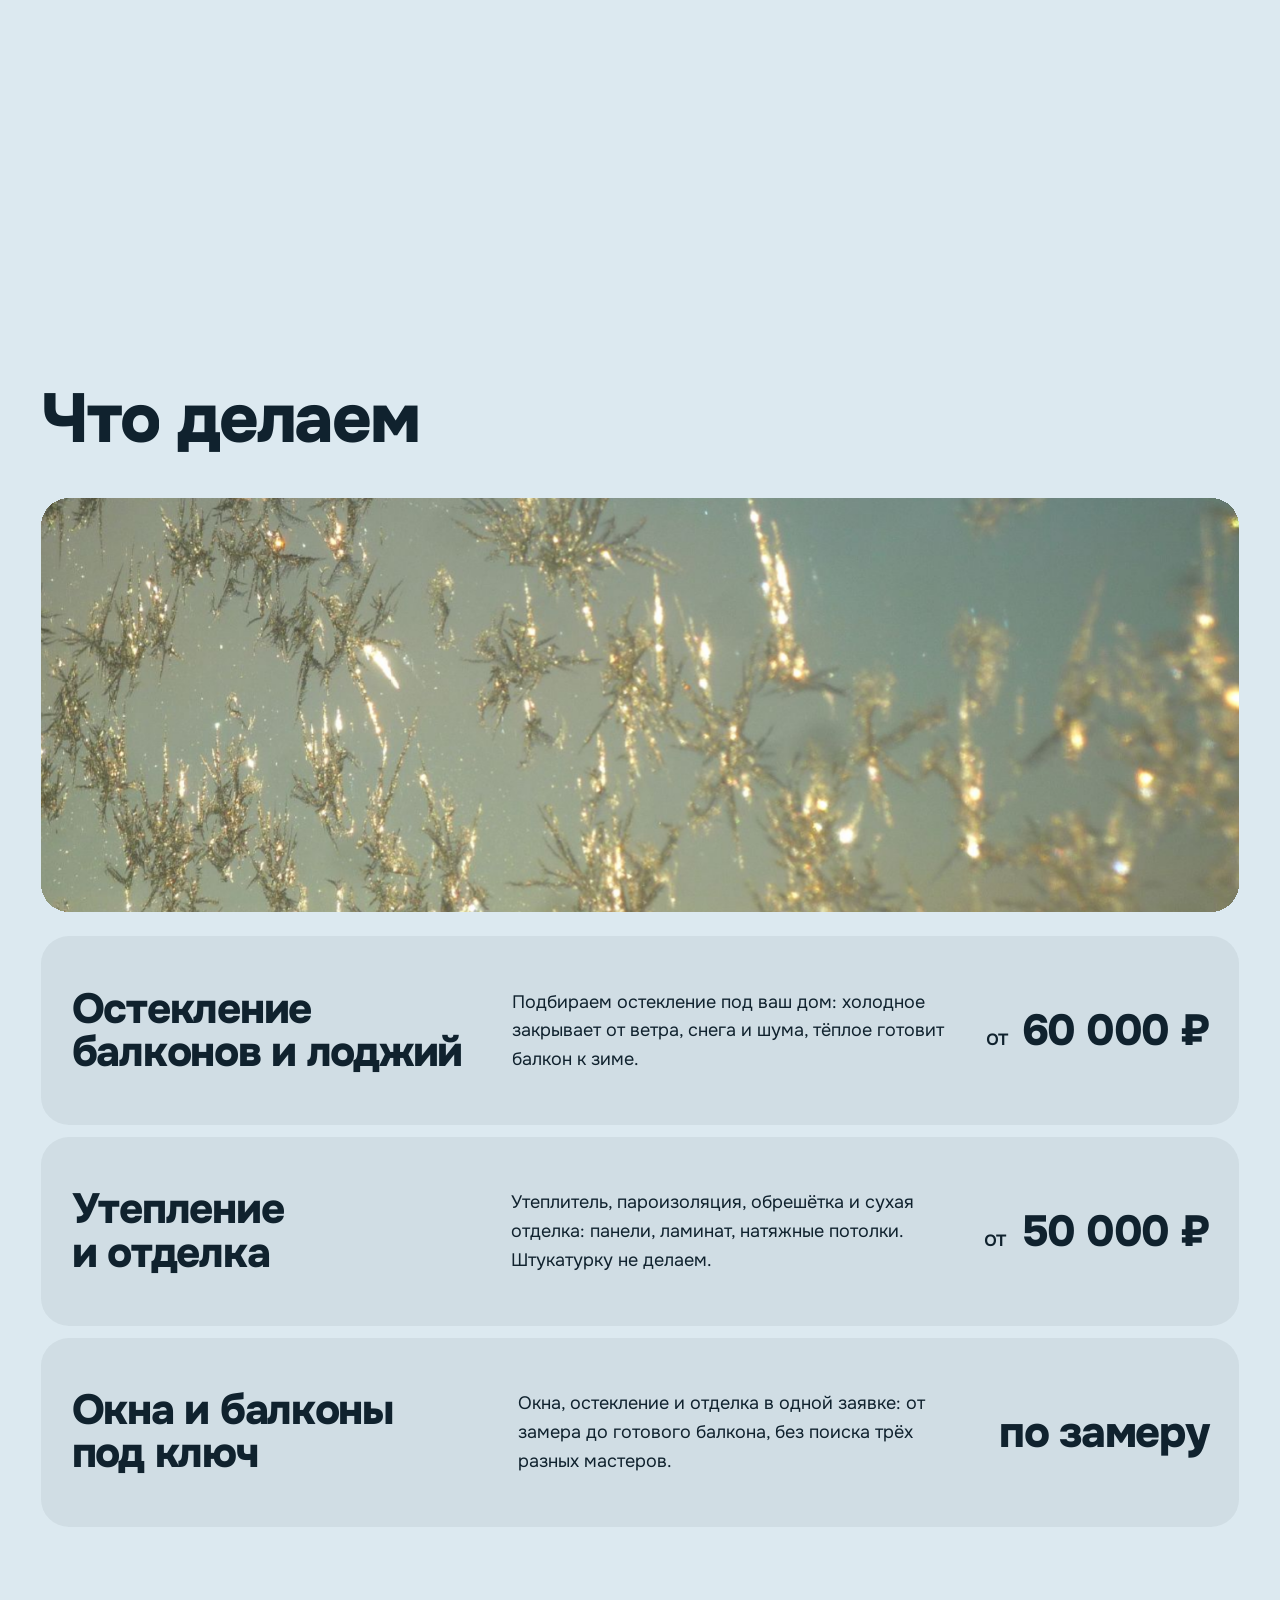
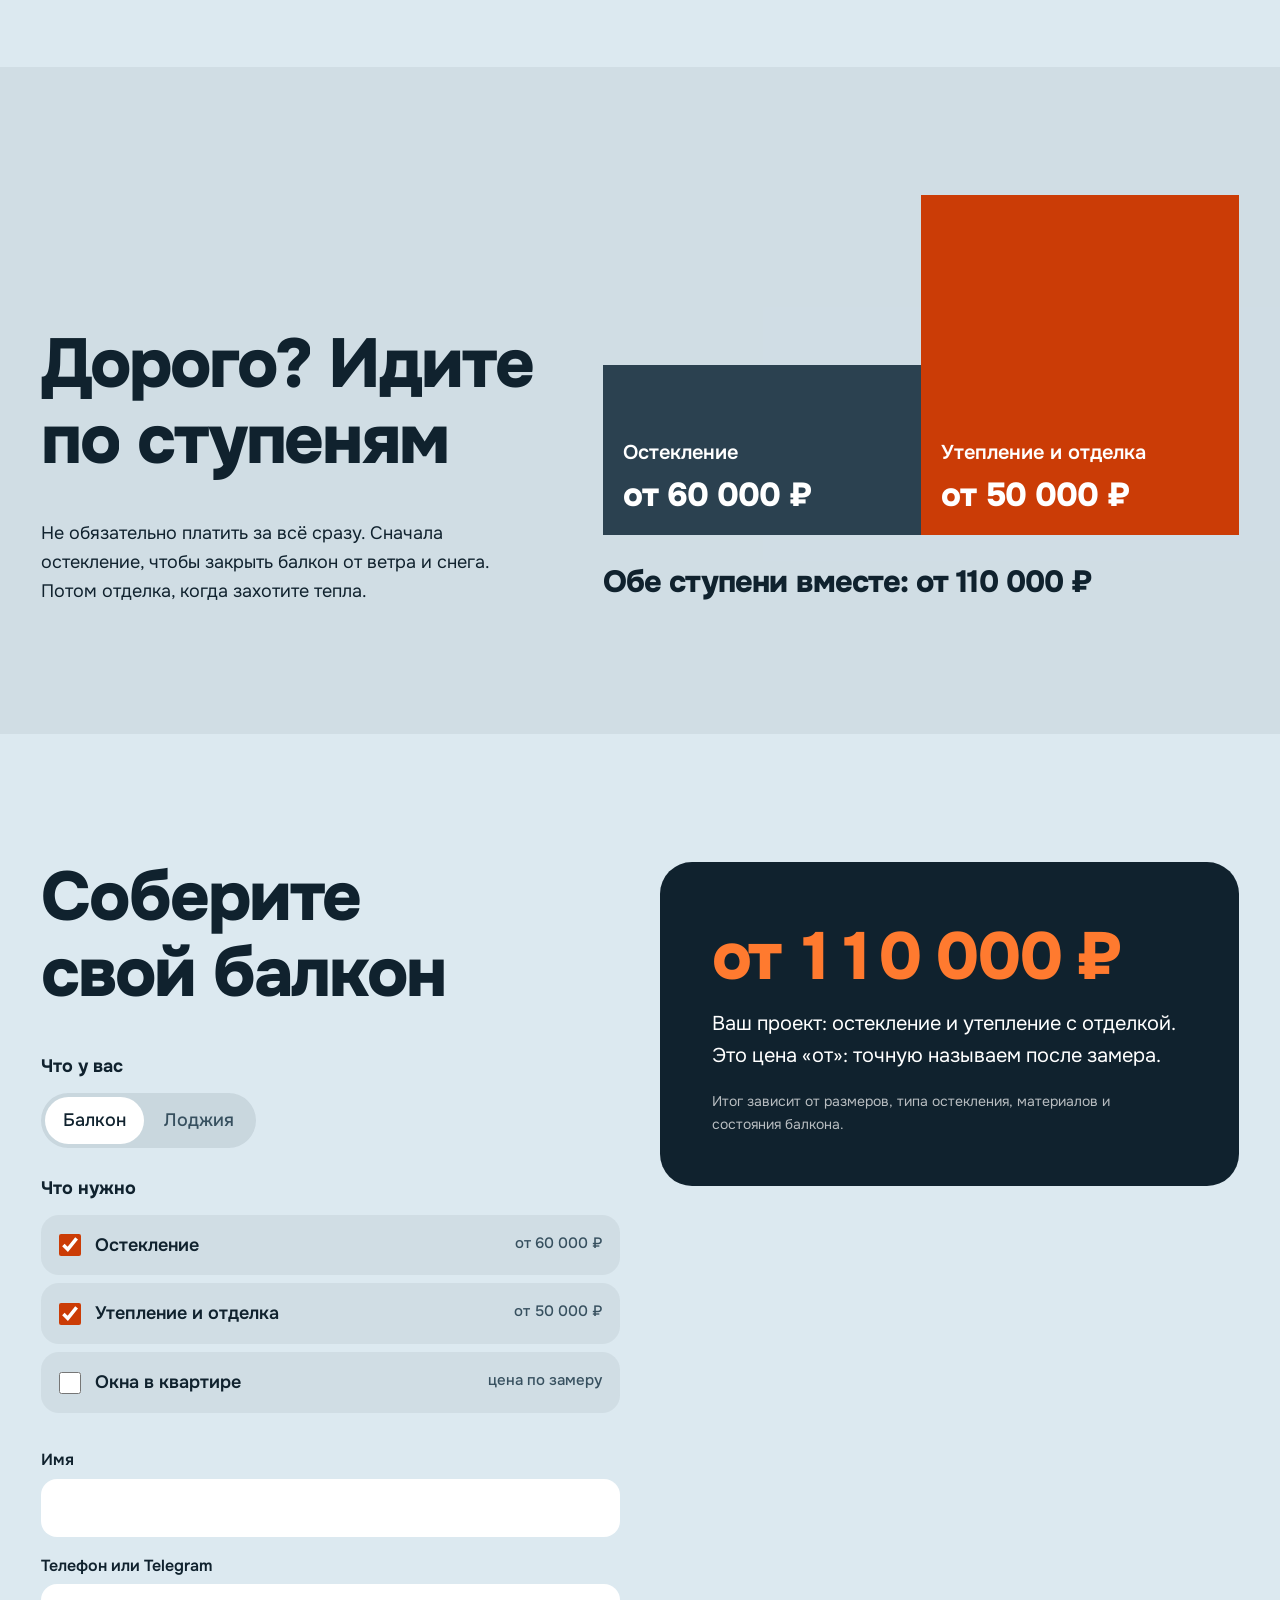
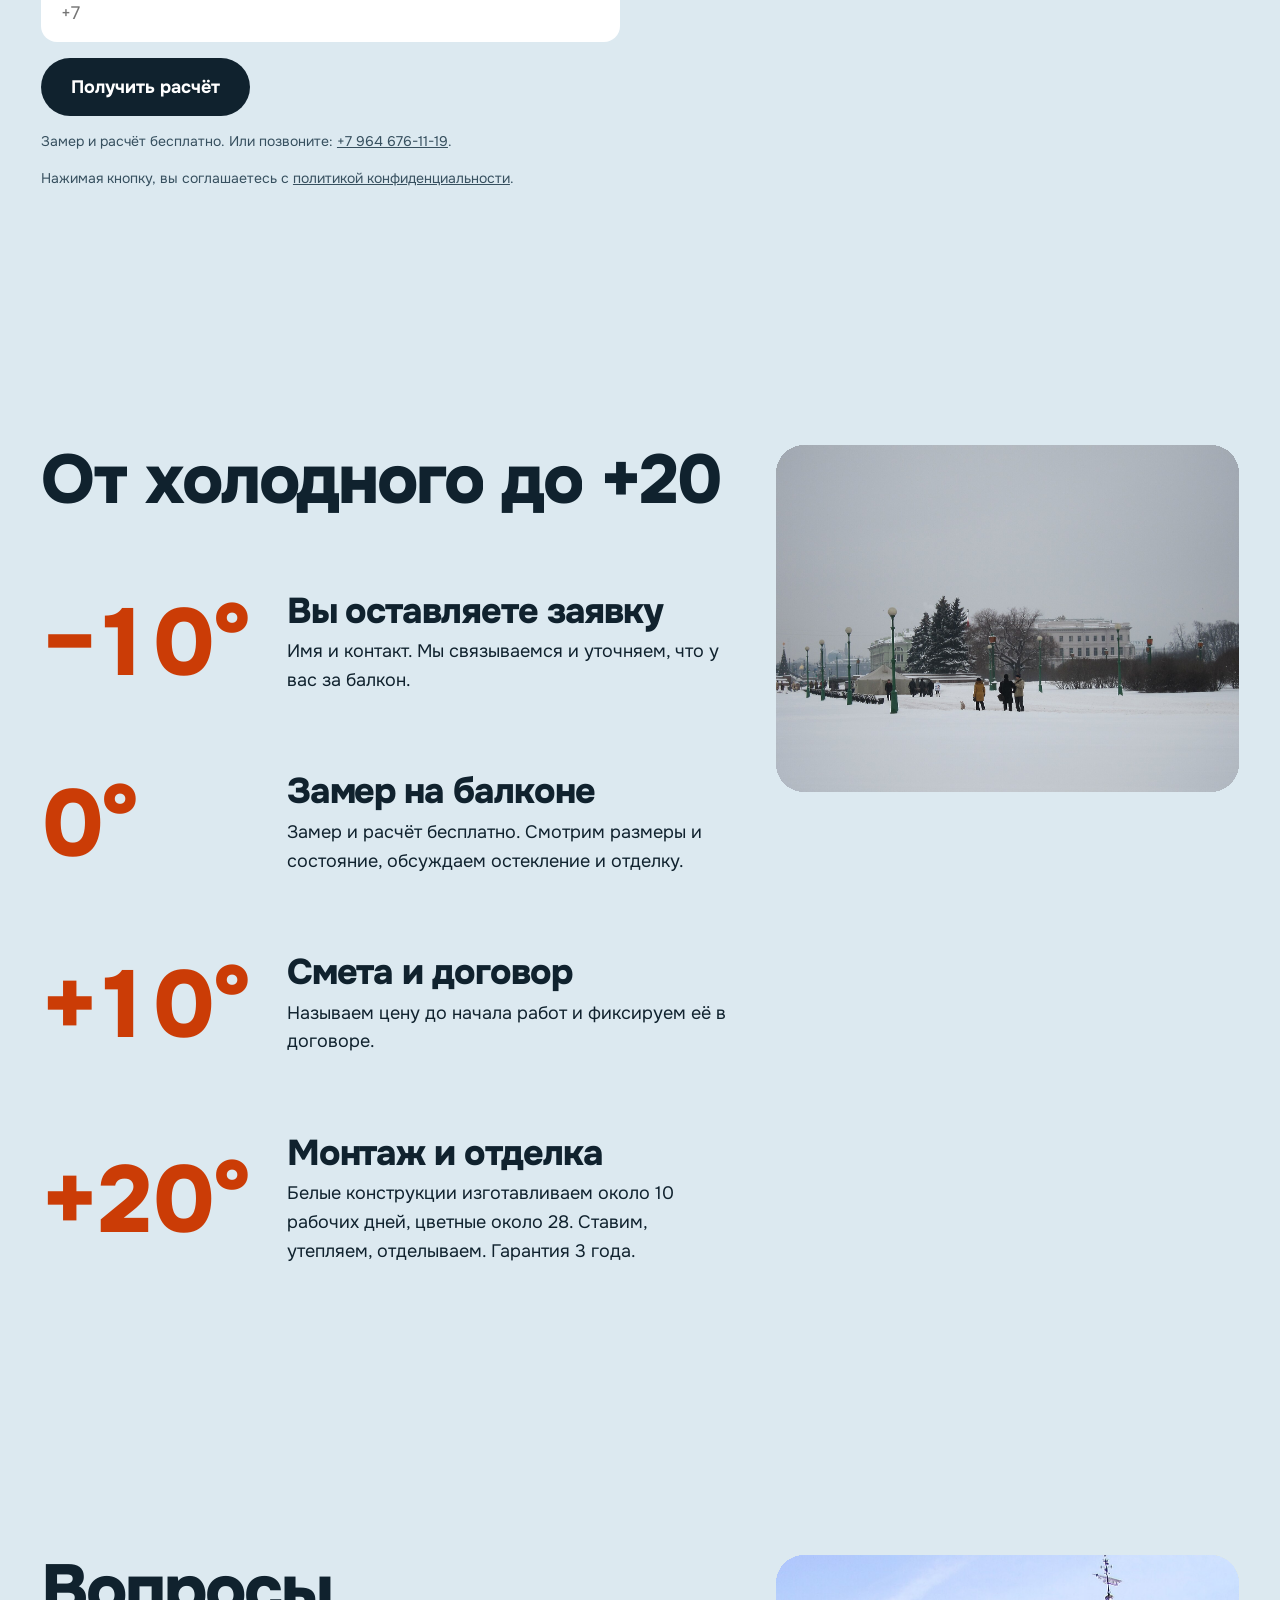
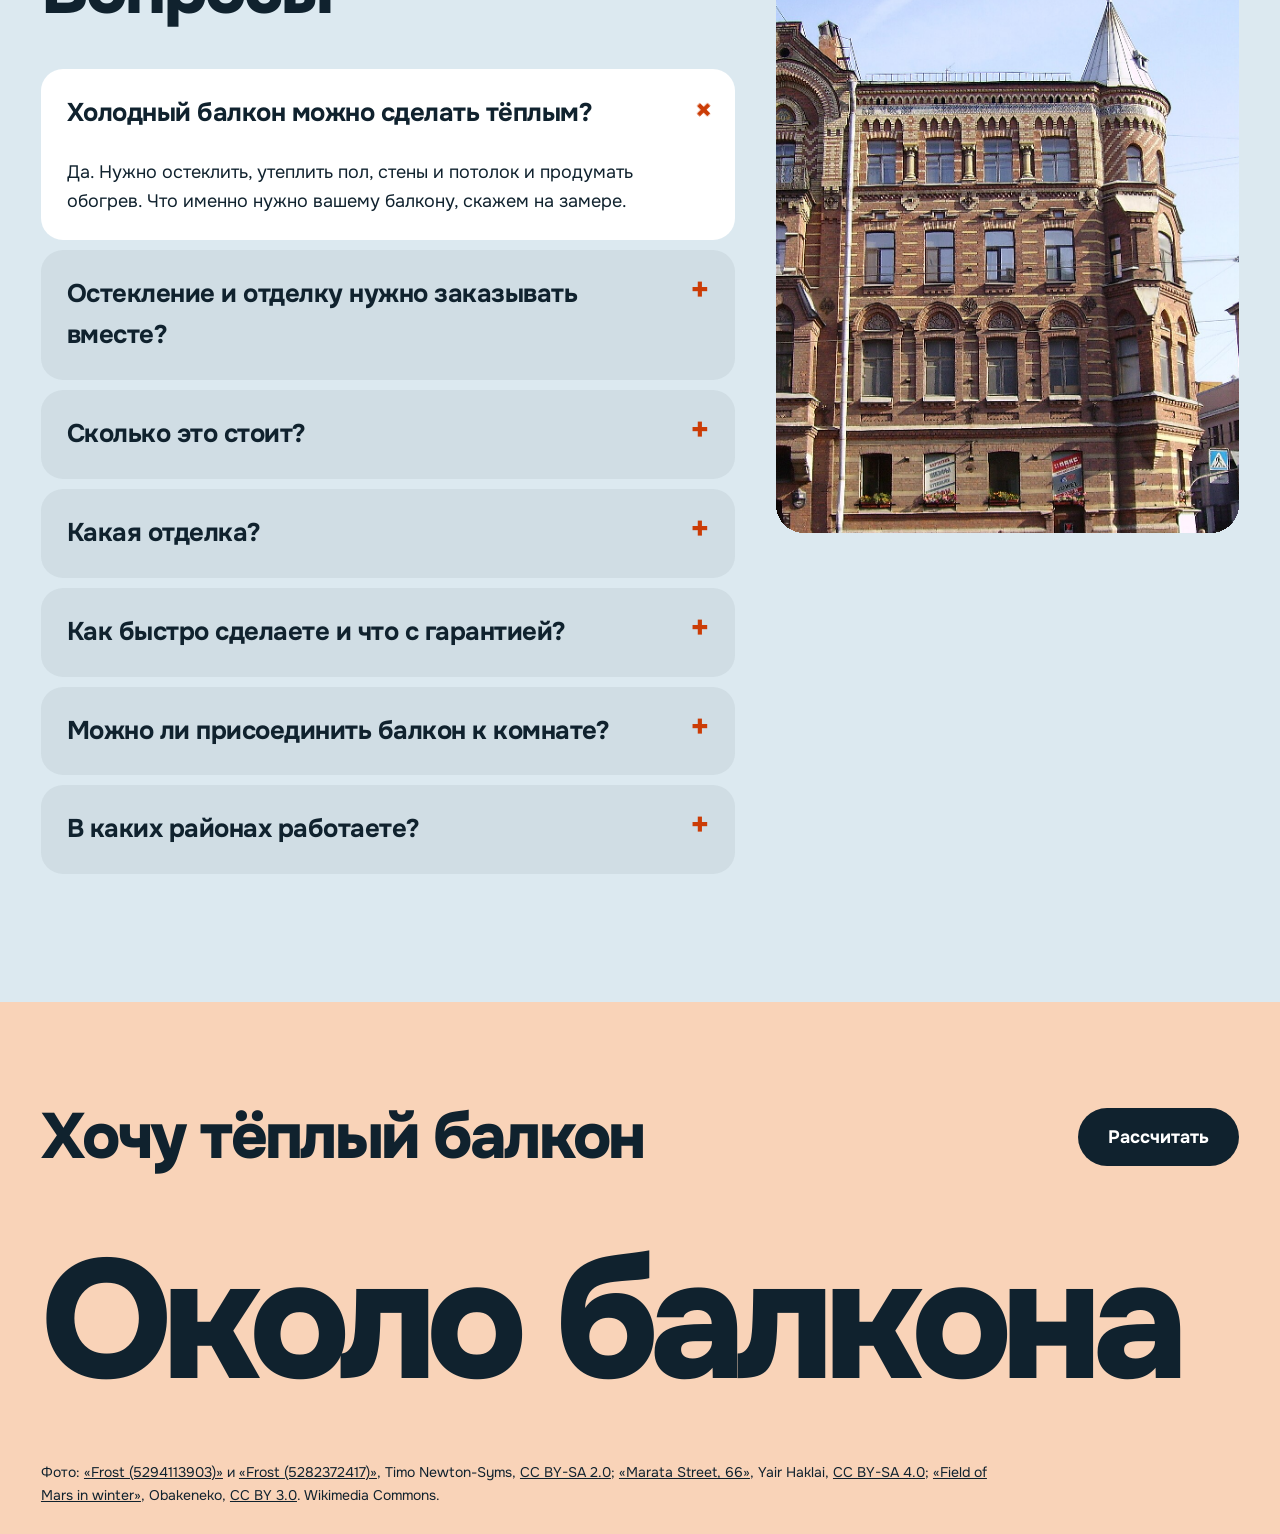
==== commit 81483205: "Правки клиента: телефон, сухая отделка, замер бесплатно, гарантия 3 года, сроки" ====
--- a/index.html
+++ b/index.html
@@ -22,6 +22,7 @@
   <nav class="bar__nav" aria-label="Разделы">
     <a href="#layers" data-roll>Как теплеет</a><a href="#services" data-roll>Работы</a><a href="#price" data-roll>Цены</a><a href="#calc" data-roll>Расчёт</a><a href="#faq" data-roll>Вопросы</a>
   </nav>
+  <a class="tel" href="tel:+79646761119">+7 964 676-11-19</a>
   <a class="btn btn--sm" href="#calc" data-magnetic>Рассчитать</a>
 </header>
 
@@ -104,7 +105,7 @@
         <article class="step"><h3>Утеплитель</h3><p>Закрывает холодные мосты в стенах, полу и потолке. Это главный слой: без него остекление просто закрывает от ветра.</p></article>
         <article class="step"><h3>Пароизоляция</h3><p>Не пускает влагу из квартиры в утеплитель, чтобы он не отсырел и не потерял тепло.</p></article>
         <article class="step"><h3>Обрешётка</h3><p>Ровная основа под отделку. В ней же прячем проводку для розеток и света.</p></article>
-        <article class="step"><h3>Отделка</h3><p>Панели, покрытие на пол, потолок: на вашем балконе можно жить, а не хранить банки.</p></article>
+        <article class="step"><h3>Отделка</h3><p>Сухая отделка: панели на стены, ламинат на пол, натяжной потолок. Без штукатурки и мокрых работ. На балконе можно жить, а не хранить банки.</p></article>
       </div>
     </div>
     <div class="layers__stage" aria-hidden="true">
@@ -125,7 +126,7 @@
     </article>
     <article class="row" data-reveal>
       <h3>Утепление и отделка</h3>
-      <p>Утеплитель, пароизоляция, обрешётка и отделка стен, пола и потолка. После этого балкон перестаёт быть кладовкой.</p>
+      <p>Утеплитель, пароизоляция, обрешётка и сухая отделка: панели, ламинат, натяжные потолки. Штукатурку не делаем.</p>
       <p class="row__price"><span>от</span> 50 000 ₽</p>
     </article>
     <article class="row" data-reveal>
@@ -169,6 +170,7 @@
       <label class="fld" data-reveal>Имя<input type="text" name="name" required autocomplete="given-name"></label>
       <label class="fld" data-reveal>Телефон или Telegram<input type="tel" name="phone" required autocomplete="tel" placeholder="+7"></label>
       <button class="btn" type="submit" data-magnetic>Получить расчёт</button>
+      <p class="note">Замер и расчёт бесплатно. Или позвоните: <a href="tel:+79646761119">+7 964 676-11-19</a>.</p>
       <p class="note">Нажимая кнопку, вы соглашаетесь с <a href="privacy.html">политикой конфиденциальности</a>.</p>
     </form>
   </div>
@@ -184,9 +186,9 @@
   <h2 class="h2" data-mask>От холодного до +20</h2>
   <ol class="way__list">
     <li data-reveal><span class="way__t">−10°</span><div><h3>Вы оставляете заявку</h3><p>Имя и контакт. Мы связываемся и уточняем, что у вас за балкон.</p></div></li>
-    <li data-reveal><span class="way__t">0°</span><div><h3>Замер на балконе</h3><p>Смотрим размеры и состояние, обсуждаем остекление и отделку.</p></div></li>
+    <li data-reveal><span class="way__t">0°</span><div><h3>Замер на балконе</h3><p>Замер и расчёт бесплатно. Смотрим размеры и состояние, обсуждаем остекление и отделку.</p></div></li>
     <li data-reveal><span class="way__t">+10°</span><div><h3>Смета и договор</h3><p>Называем цену до начала работ и фиксируем её в договоре.</p></div></li>
-    <li data-reveal><span class="way__t">+20°</span><div><h3>Монтаж и отделка</h3><p>Ставим окна, утепляем, отделываем. Принимаете тёплый балкон.</p></div></li>
+    <li data-reveal><span class="way__t">+20°</span><div><h3>Монтаж и отделка</h3><p>Белые конструкции изготавливаем около 10 рабочих дней, цветные около 28. Ставим, утепляем, отделываем. Гарантия 3 года.</p></div></li>
   </ol>
   </div>
   <figure class="pic"><img src="assets/mars-winter-jpg.jpg" width="1400" height="1050" alt="Марсово поле в Санкт-Петербурге под снегом" loading="lazy"></figure>
@@ -198,7 +200,9 @@
   <div class="faq__list">
     <details data-reveal open><summary>Холодный балкон можно сделать тёплым?</summary><p>Да. Нужно остеклить, утеплить пол, стены и потолок и продумать обогрев. Что именно нужно вашему балкону, скажем на замере.</p></details>
     <details data-reveal><summary>Остекление и отделку нужно заказывать вместе?</summary><p>Нет. Остекление от 60 000 ₽ и утепление с отделкой от 50 000 ₽ — отдельные работы. Можно сделать остекление сейчас, а отделку позже.</p></details>
-    <details data-reveal><summary>Сколько это стоит?</summary><p>Остекление от 60 000 ₽, утепление и отделка от 50 000 ₽. Точную цену называем после замера: она зависит от размеров, типа остекления и материалов.</p></details>
+    <details data-reveal><summary>Сколько это стоит?</summary><p>Остекление от 60 000 ₽, утепление и отделка от 50 000 ₽. Замер и расчёт бесплатно. Точную цену называем после замера: она зависит от размеров, типа остекления и материалов.</p></details>
+    <details data-reveal><summary>Какая отделка?</summary><p>Только сухая: панели на стены, ламинат на пол, натяжные потолки. Штукатурку и другие мокрые работы не делаем.</p></details>
+    <details data-reveal><summary>Как быстро сделаете и что с гарантией?</summary><p>Белые конструкции изготавливаем около 10 рабочих дней, цветные около 28. Гарантия 3 года.</p></details>
     <details data-reveal><summary>Можно ли присоединить балкон к комнате?</summary><p>Объединение с комнатой — это перепланировка, она требует согласования. Расскажем, что возможно на вашем балконе, во время замера.</p></details>
     <details data-reveal><summary>В каких районах работаете?</summary><p>Работаем в Санкт-Петербурге.</p></details>
   </div>
@@ -216,6 +220,7 @@
   <div class="foot__links" data-reveal>
     <a href="https://okolo-balkona.ru" target="_blank" rel="noopener">okolo-balkona.ru</a>
     <a href="https://vk.ru/balkoni_spb" target="_blank" rel="noopener">ВКонтакте</a>
+    <a href="tel:+79646761119">+7 964 676-11-19</a>
     <a href="privacy.html">Конфиденциальность</a>
     <span>© 2026 Около балкона, Санкт-Петербург</span>
   </div>
--- a/styles.css
+++ b/styles.css
@@ -30,6 +30,8 @@
 .bar__mark{font-weight:800;font-size:20px;letter-spacing:-.02em;text-decoration:none;margin-right:auto}
 .bar__nav{display:flex;gap:26px;font-weight:500;font-size:16px}
 .bar__nav a{text-decoration:none}
+.tel{font-weight:700;font-size:16px;text-decoration:none;white-space:nowrap}
+@media(max-width:600px){.tel{display:none}}
 @media(max-width:900px){.bar__nav{display:none}}
 
 /* hero */
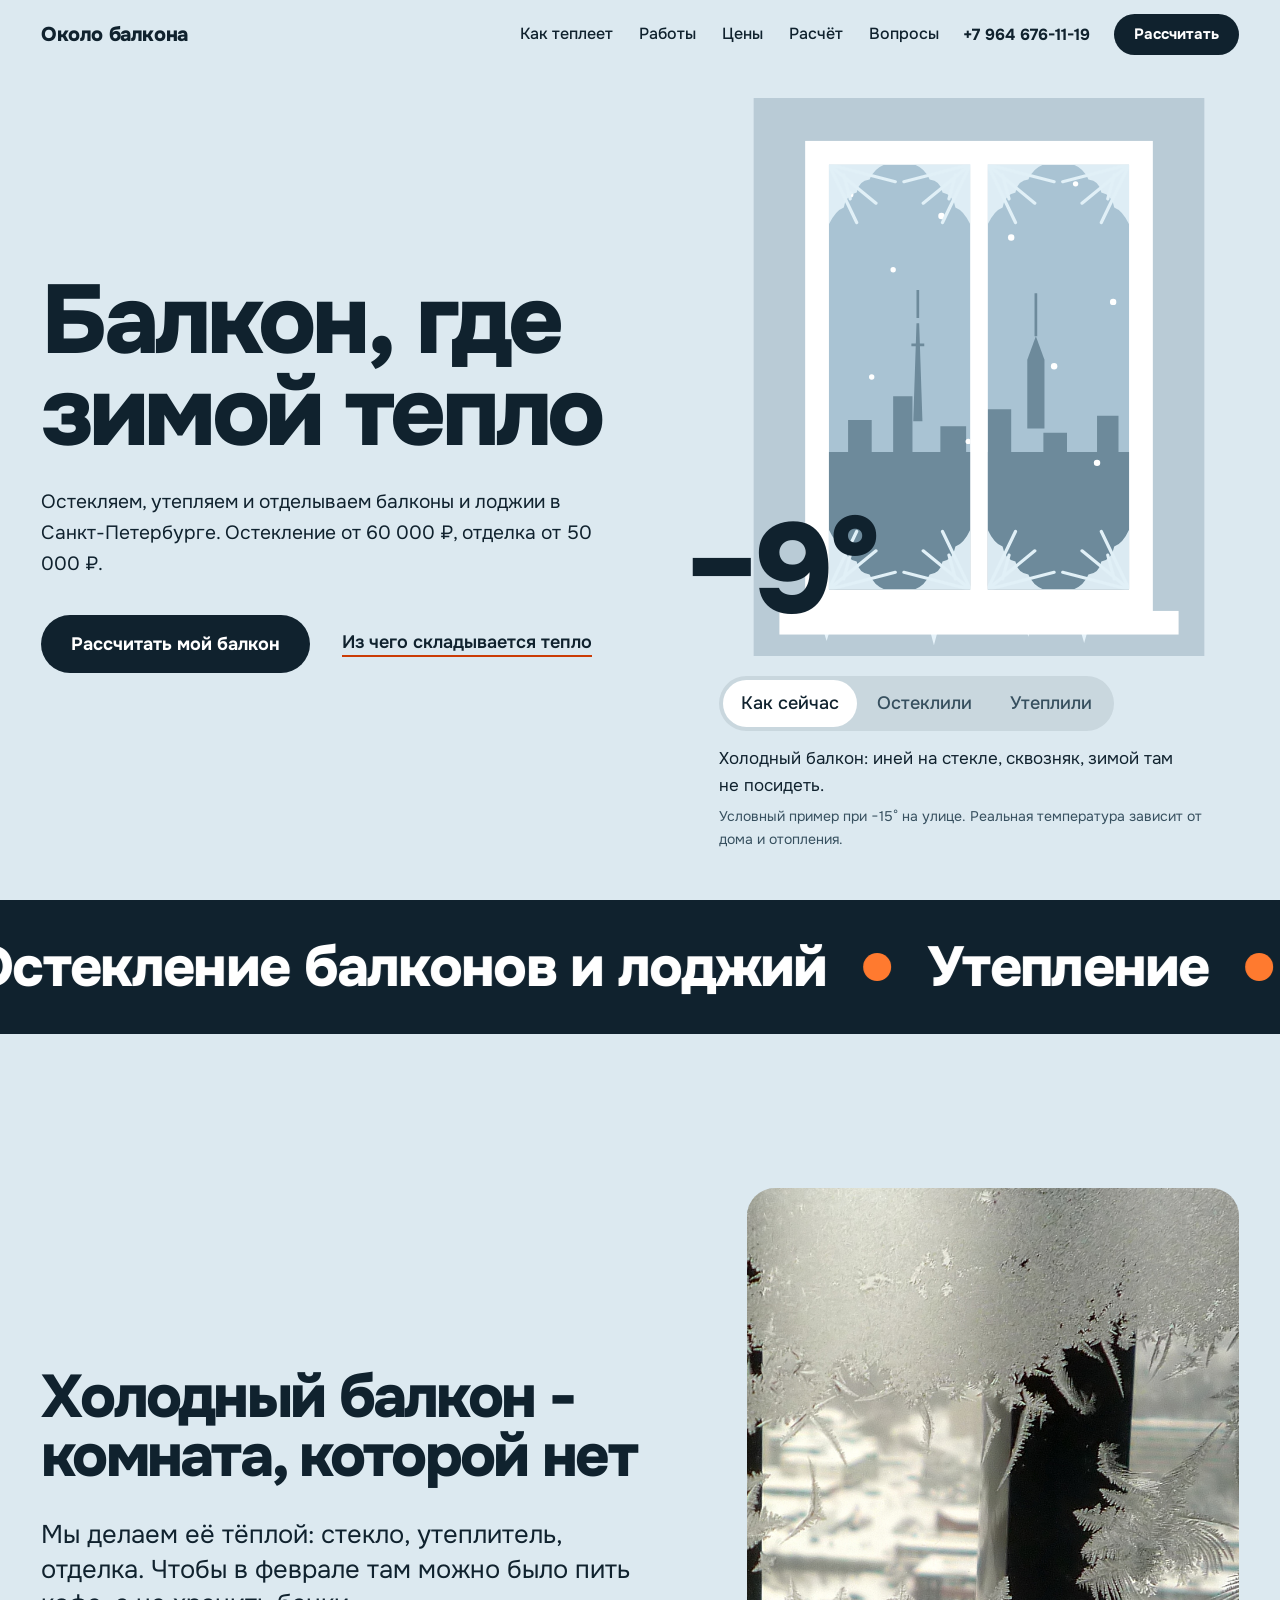
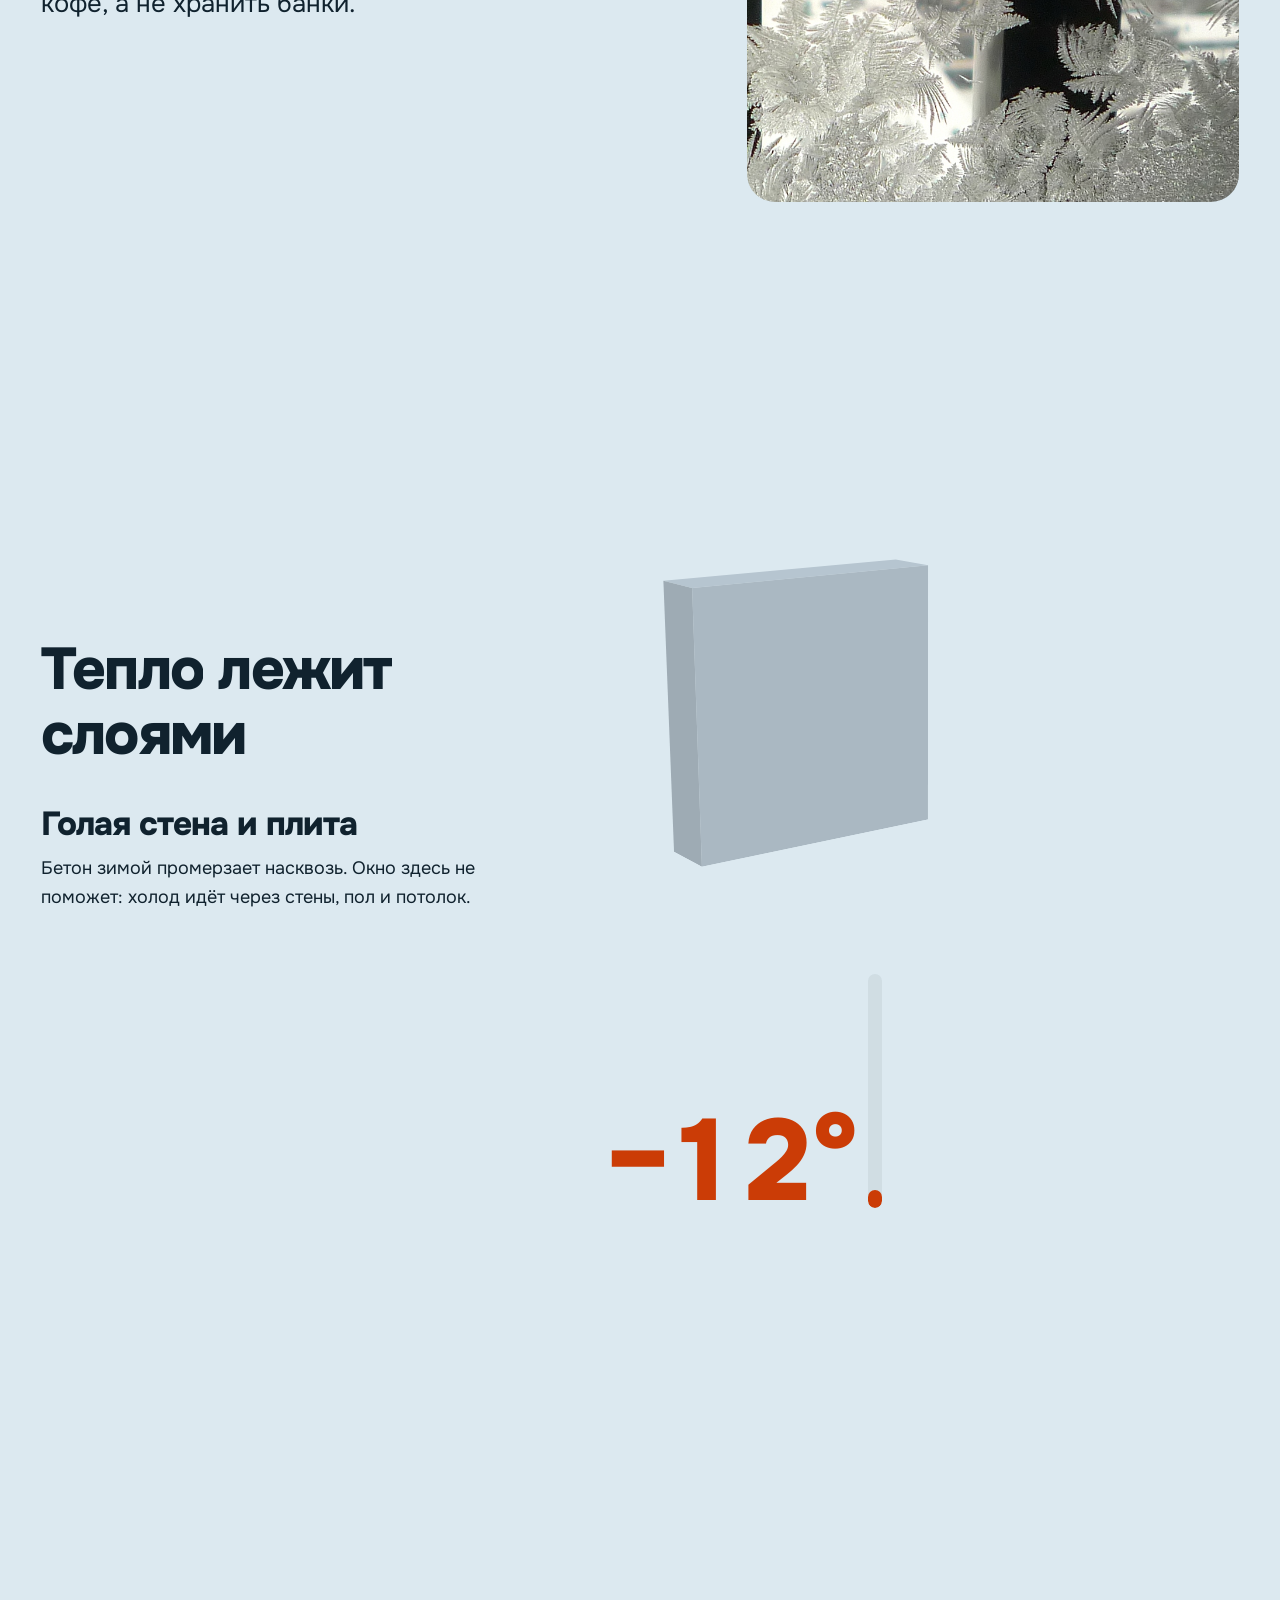
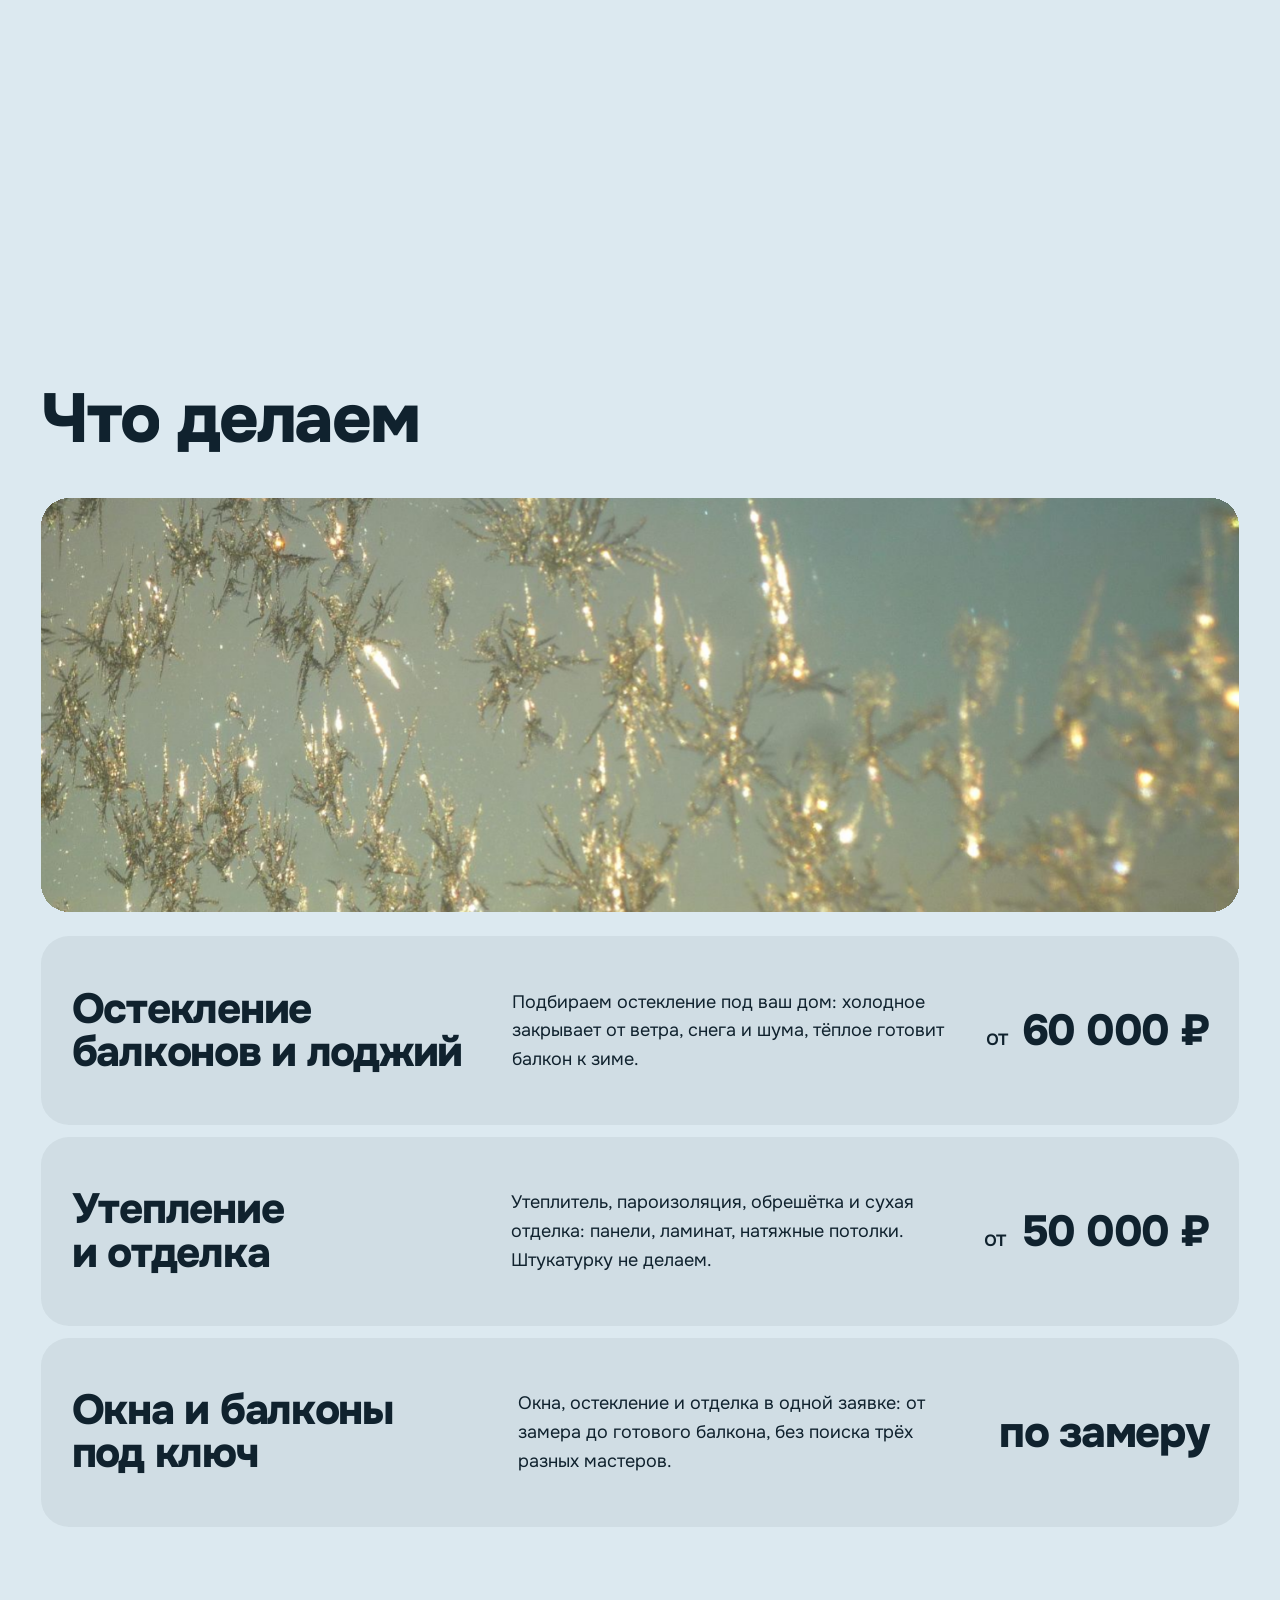
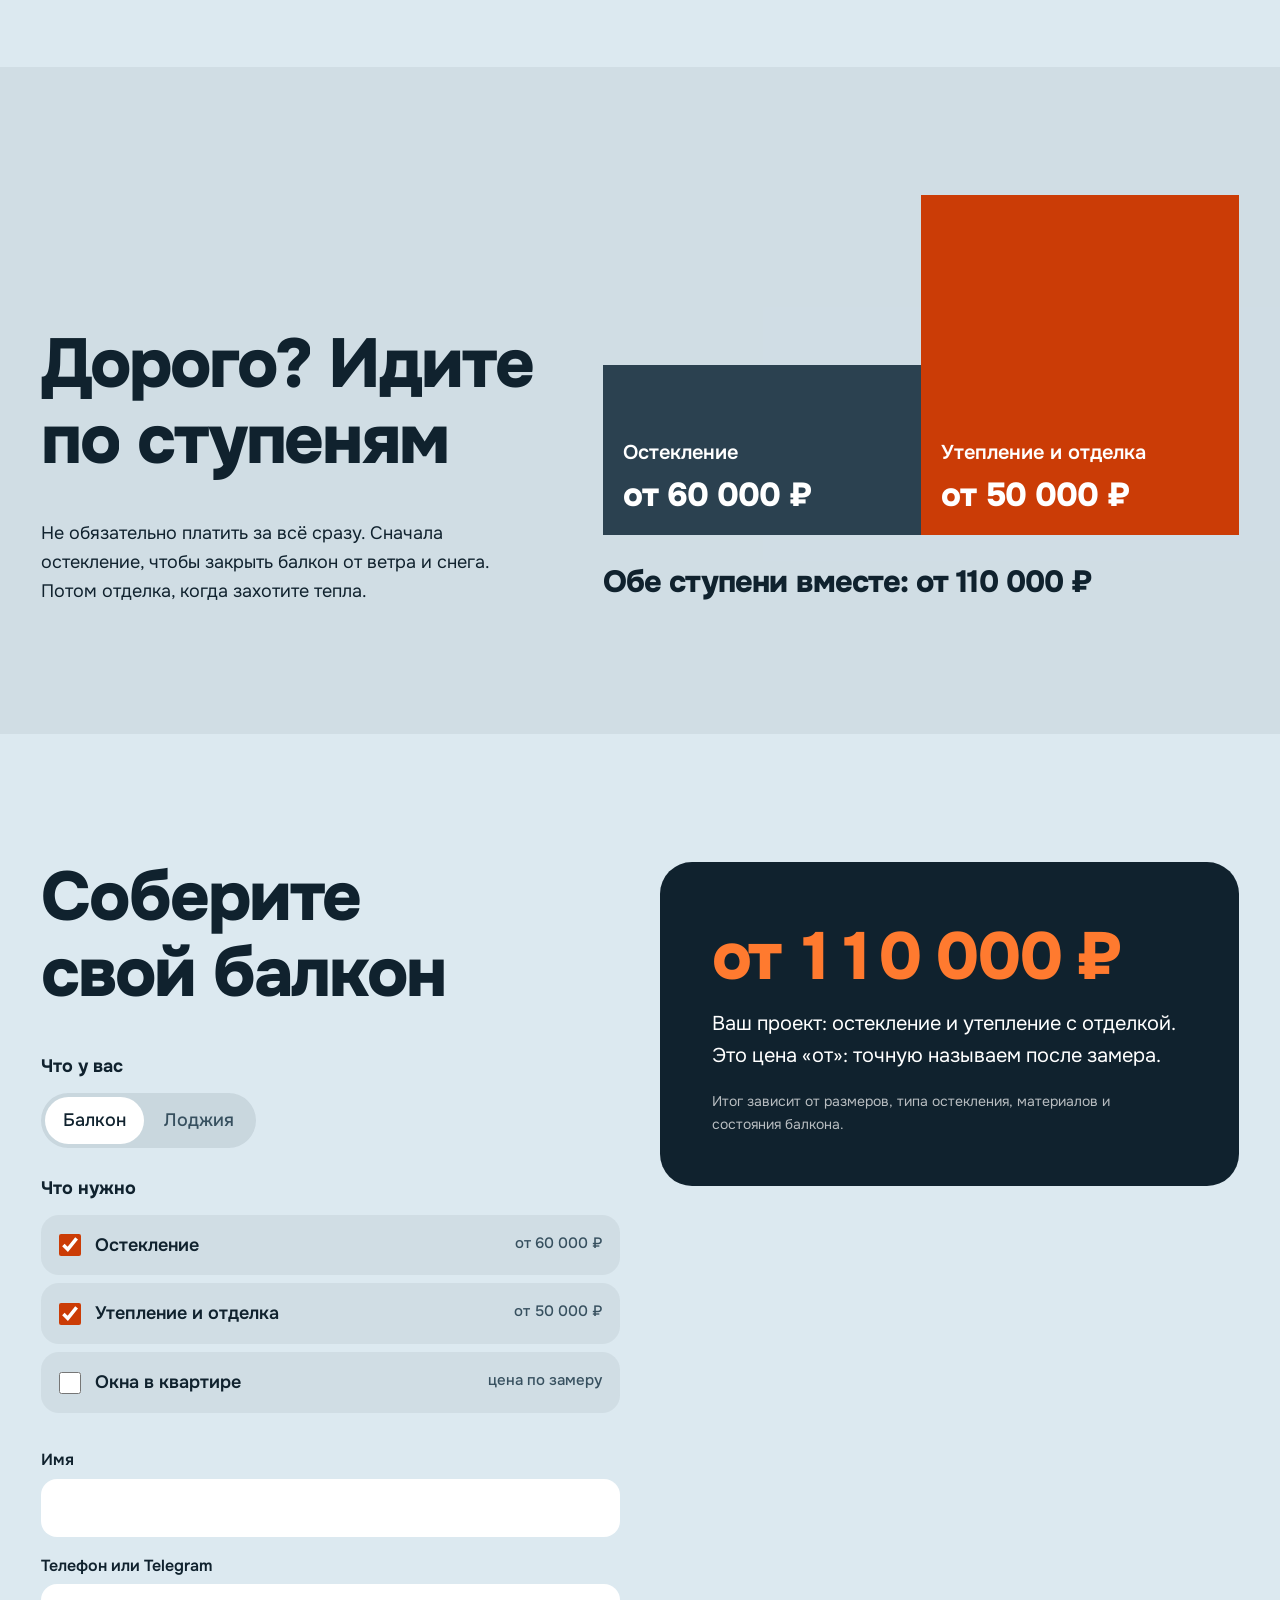
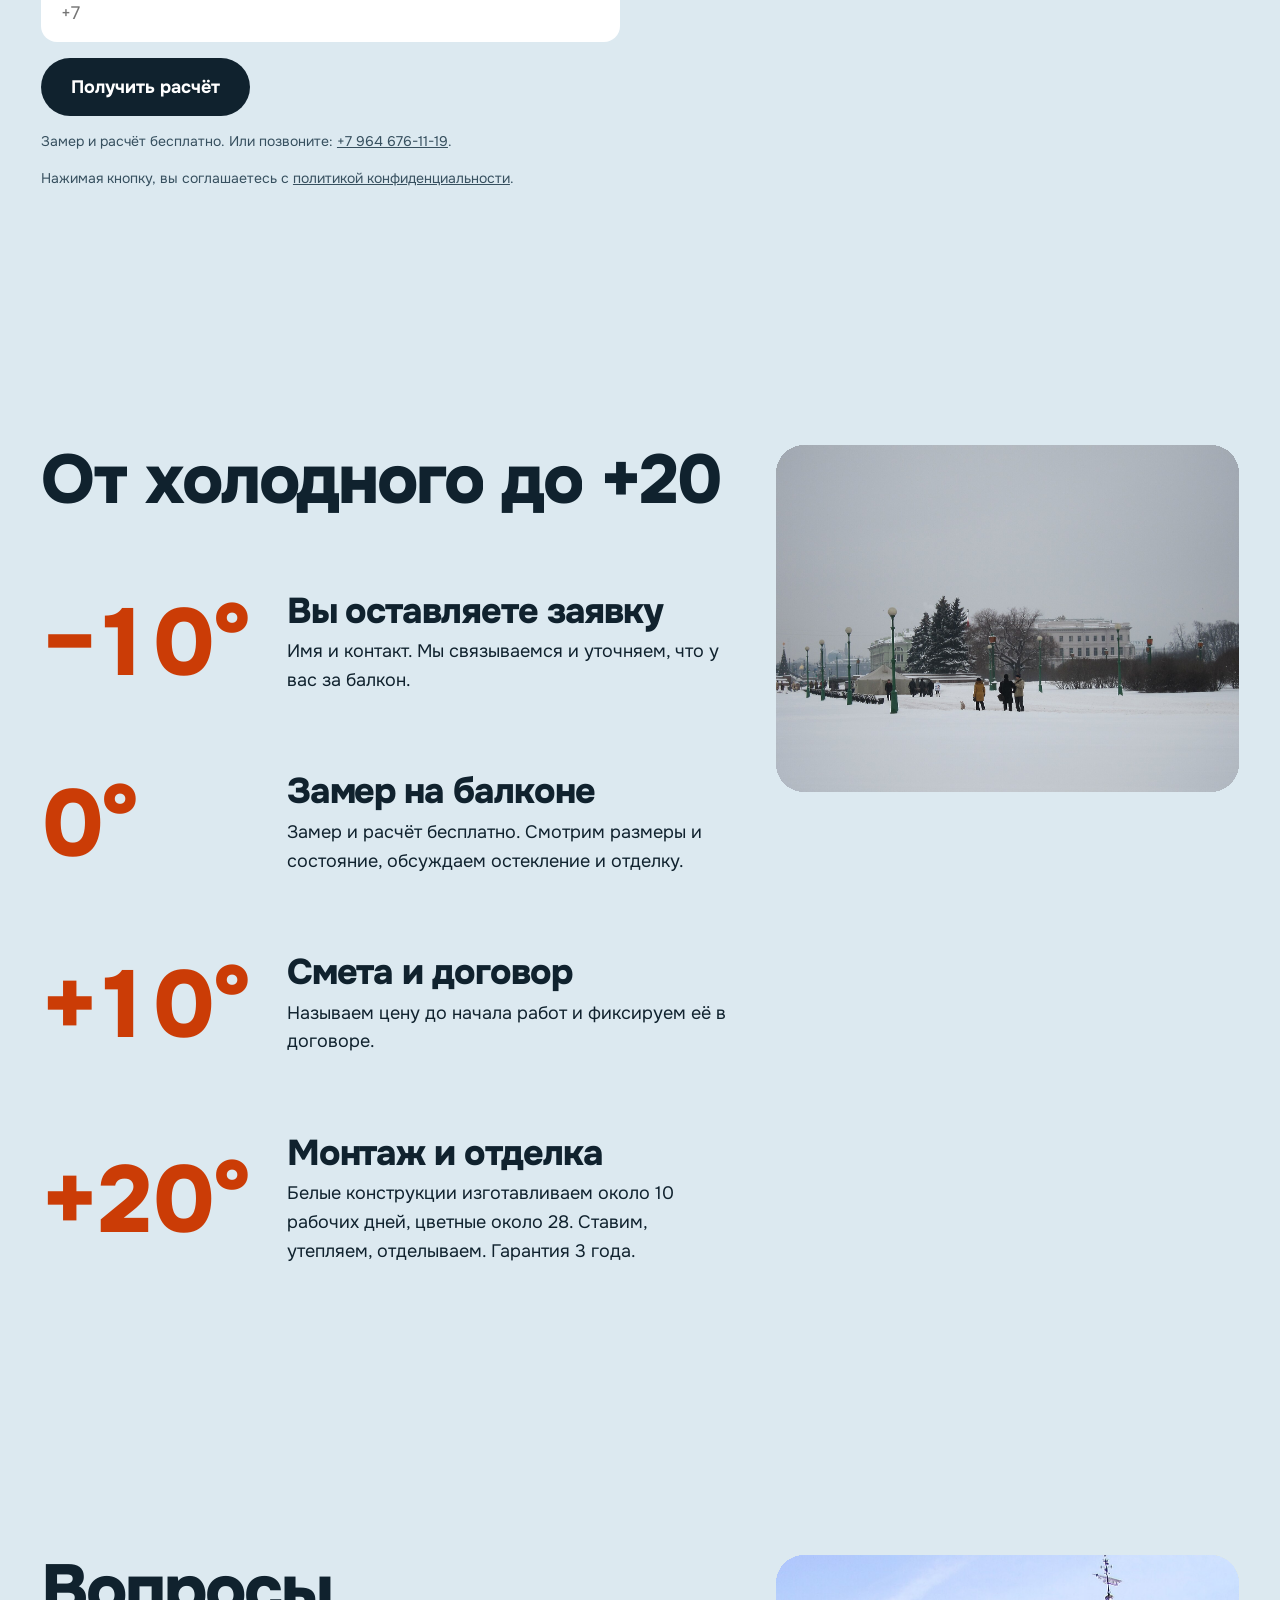
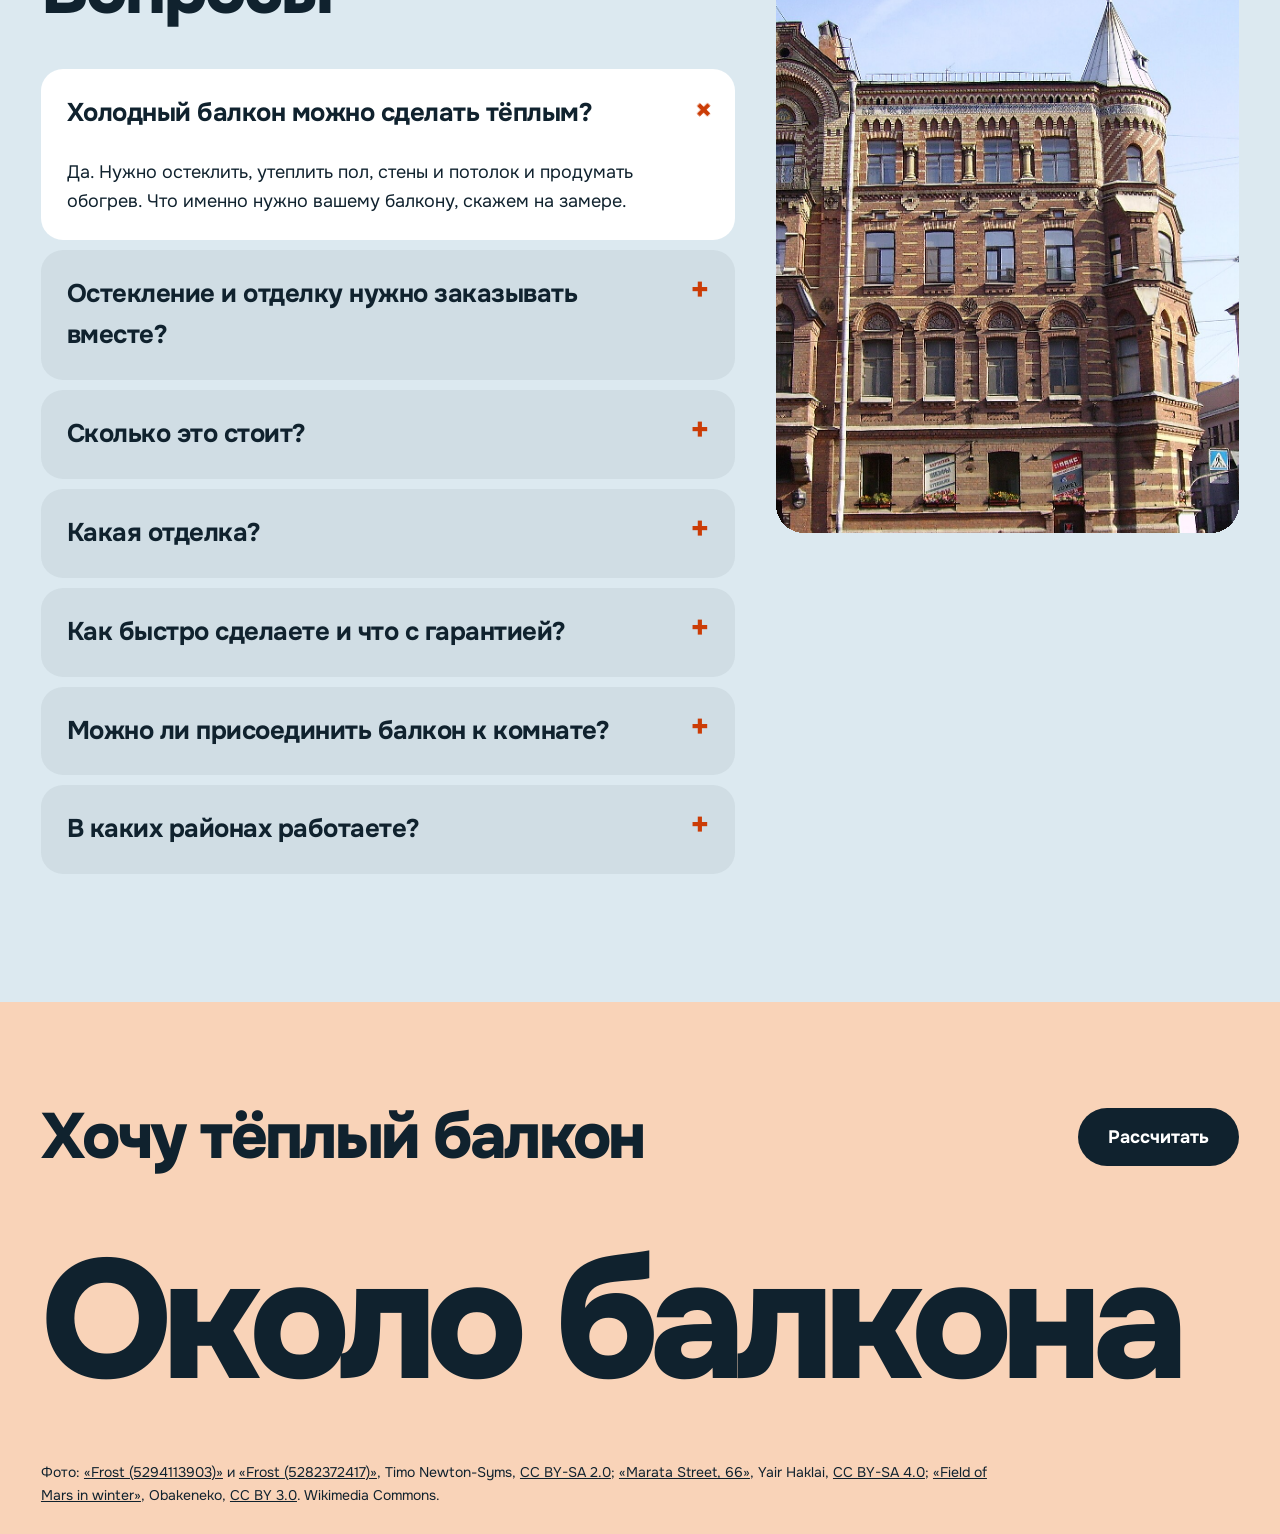
==== commit 89cad4fc: "Замена длинного тире на дефис в текстах" ====
--- a/index.html
+++ b/index.html
@@ -3,9 +3,9 @@
 <head>
 <meta charset="utf-8">
 <meta name="viewport" content="width=device-width, initial-scale=1">
-<title>Остекление и отделка балконов в СПб — Около балкона</title>
+<title>Остекление и отделка балконов в СПб - Около балкона</title>
 <meta name="description" content="Остекление балконов и лоджий в Санкт-Петербурге от 60 000 ₽, утепление и отделка от 50 000 ₽. Холодный балкон станет тёплым: окна, утеплитель, отделка под ключ.">
-<meta property="og:title" content="Балкон, где зимой тепло — Около балкона, СПб">
+<meta property="og:title" content="Балкон, где зимой тепло - Около балкона, СПб">
 <meta property="og:description" content="Остекление от 60 000 ₽, утепление и отделка от 50 000 ₽. Рассчитайте свой балкон за минуту.">
 <meta property="og:type" content="website">
 <link rel="icon" href="data:image/svg+xml,%3Csvg xmlns='http://www.w3.org/2000/svg' viewBox='0 0 32 32'%3E%3Crect x='4' y='3' width='24' height='26' fill='%2310222e'/%3E%3Crect x='8' y='7' width='16' height='18' fill='%23ffb347'/%3E%3C/svg%3E">
@@ -90,7 +90,7 @@
 
 <section class="manifest" id="manifest">
   <div class="manifest__txt">
-    <h2 class="manifest__h" id="mf">Холодный балкон — комната, которой нет</h2>
+    <h2 class="manifest__h" id="mf">Холодный балкон - комната, которой нет</h2>
     <p class="manifest__p" data-reveal>Мы делаем её тёплой: стекло, утеплитель, отделка. Чтобы в феврале там можно было пить кофе, а не хранить банки.</p>
   </div>
   <figure class="pic pic--tall"><img src="assets/frost-2-jpg.jpg" width="1400" height="1050" alt="Иней на оконном стекле, за ним заснеженные крыши" loading="lazy"></figure>
@@ -199,11 +199,11 @@
   <h2 class="h2" data-mask>Вопросы</h2>
   <div class="faq__list">
     <details data-reveal open><summary>Холодный балкон можно сделать тёплым?</summary><p>Да. Нужно остеклить, утеплить пол, стены и потолок и продумать обогрев. Что именно нужно вашему балкону, скажем на замере.</p></details>
-    <details data-reveal><summary>Остекление и отделку нужно заказывать вместе?</summary><p>Нет. Остекление от 60 000 ₽ и утепление с отделкой от 50 000 ₽ — отдельные работы. Можно сделать остекление сейчас, а отделку позже.</p></details>
+    <details data-reveal><summary>Остекление и отделку нужно заказывать вместе?</summary><p>Нет. Остекление от 60 000 ₽ и утепление с отделкой от 50 000 ₽ - отдельные работы. Можно сделать остекление сейчас, а отделку позже.</p></details>
     <details data-reveal><summary>Сколько это стоит?</summary><p>Остекление от 60 000 ₽, утепление и отделка от 50 000 ₽. Замер и расчёт бесплатно. Точную цену называем после замера: она зависит от размеров, типа остекления и материалов.</p></details>
     <details data-reveal><summary>Какая отделка?</summary><p>Только сухая: панели на стены, ламинат на пол, натяжные потолки. Штукатурку и другие мокрые работы не делаем.</p></details>
     <details data-reveal><summary>Как быстро сделаете и что с гарантией?</summary><p>Белые конструкции изготавливаем около 10 рабочих дней, цветные около 28. Гарантия 3 года.</p></details>
-    <details data-reveal><summary>Можно ли присоединить балкон к комнате?</summary><p>Объединение с комнатой — это перепланировка, она требует согласования. Расскажем, что возможно на вашем балконе, во время замера.</p></details>
+    <details data-reveal><summary>Можно ли присоединить балкон к комнате?</summary><p>Объединение с комнатой - это перепланировка, она требует согласования. Расскажем, что возможно на вашем балконе, во время замера.</p></details>
     <details data-reveal><summary>В каких районах работаете?</summary><p>Работаем в Санкт-Петербурге.</p></details>
   </div>
   </div>
